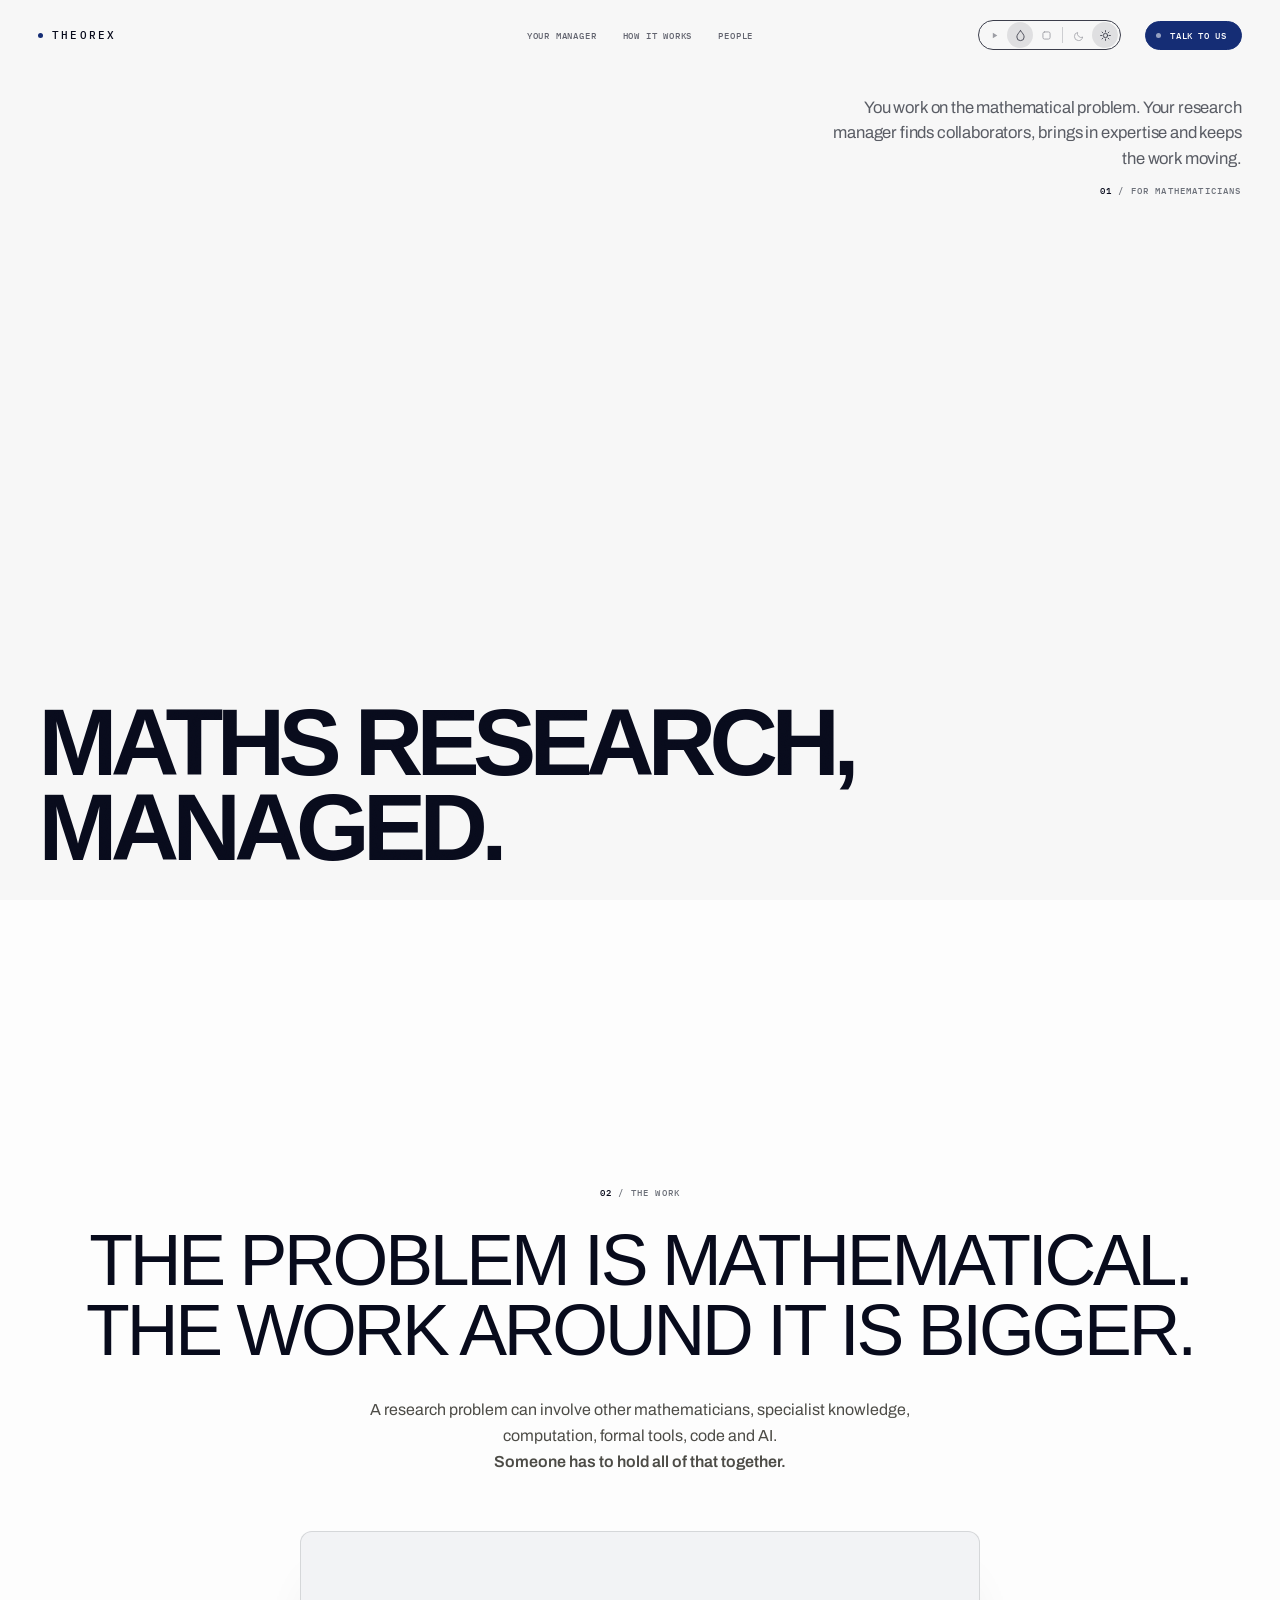
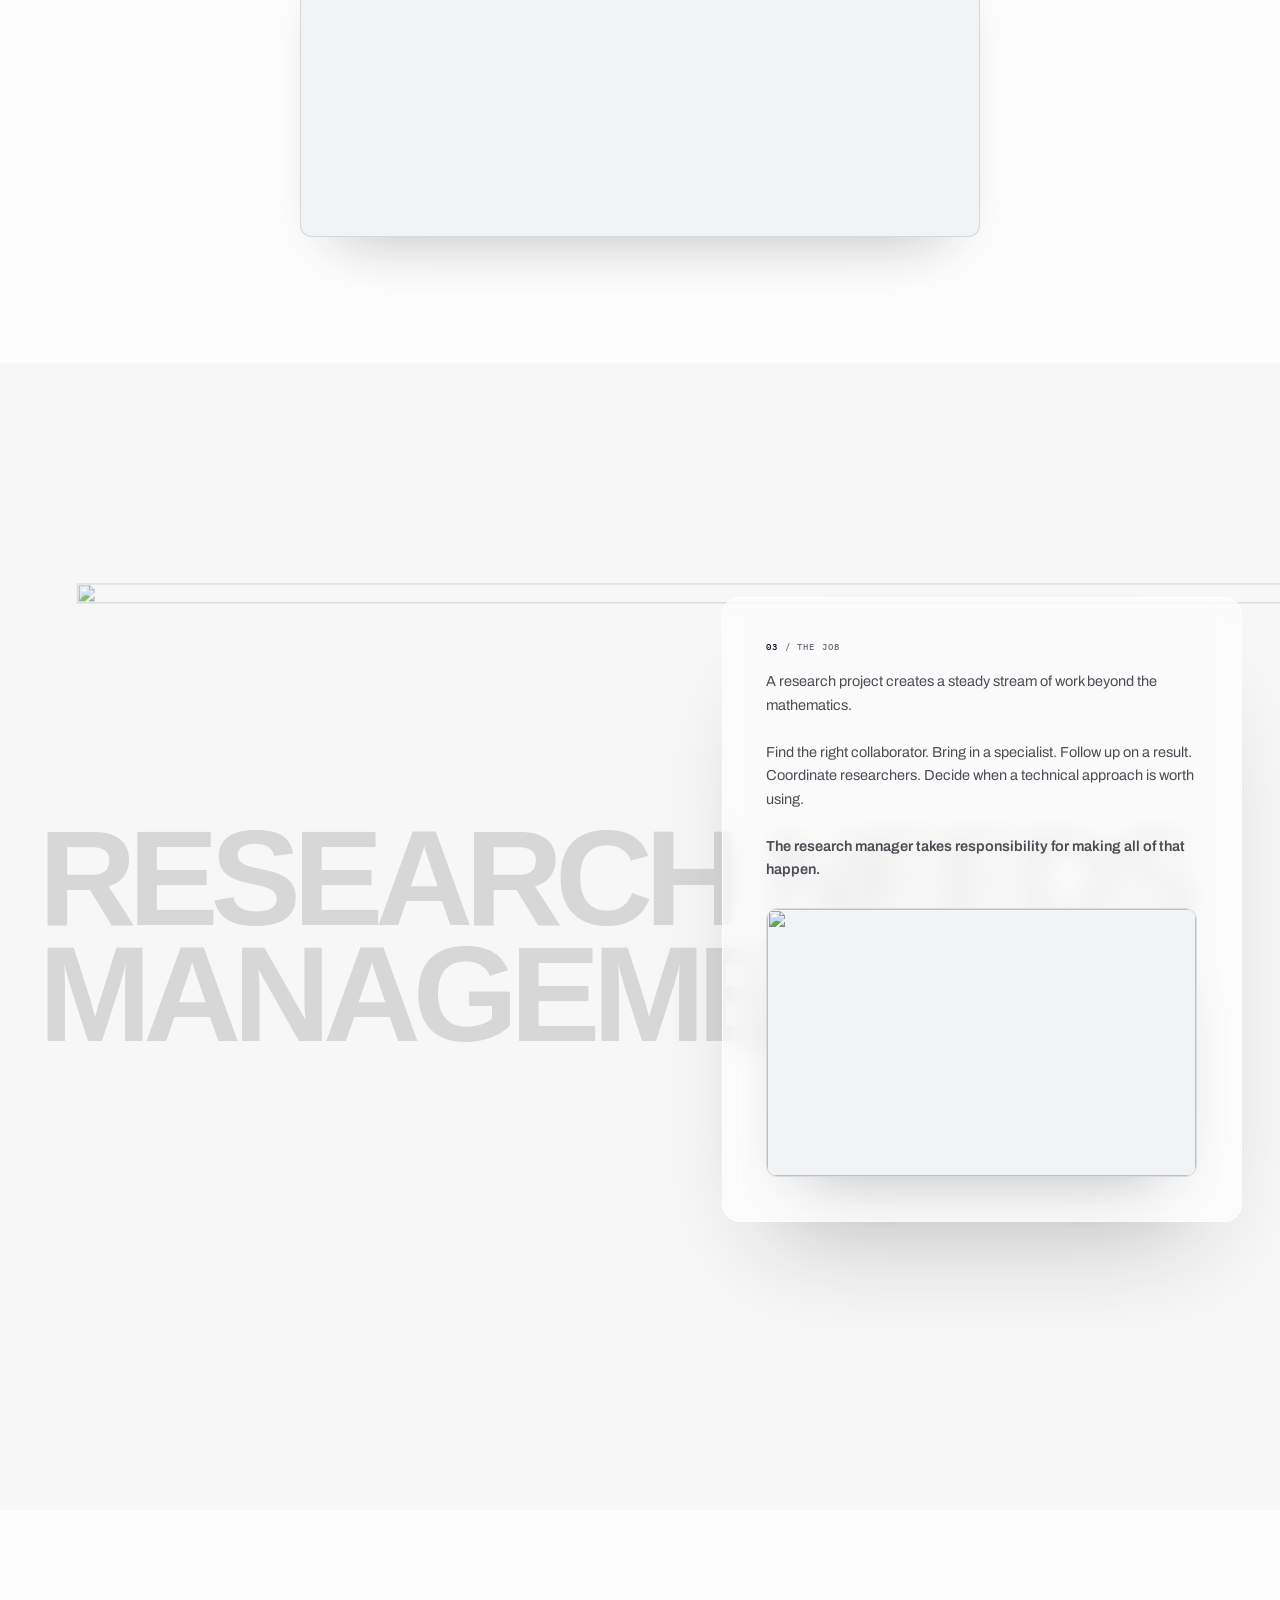
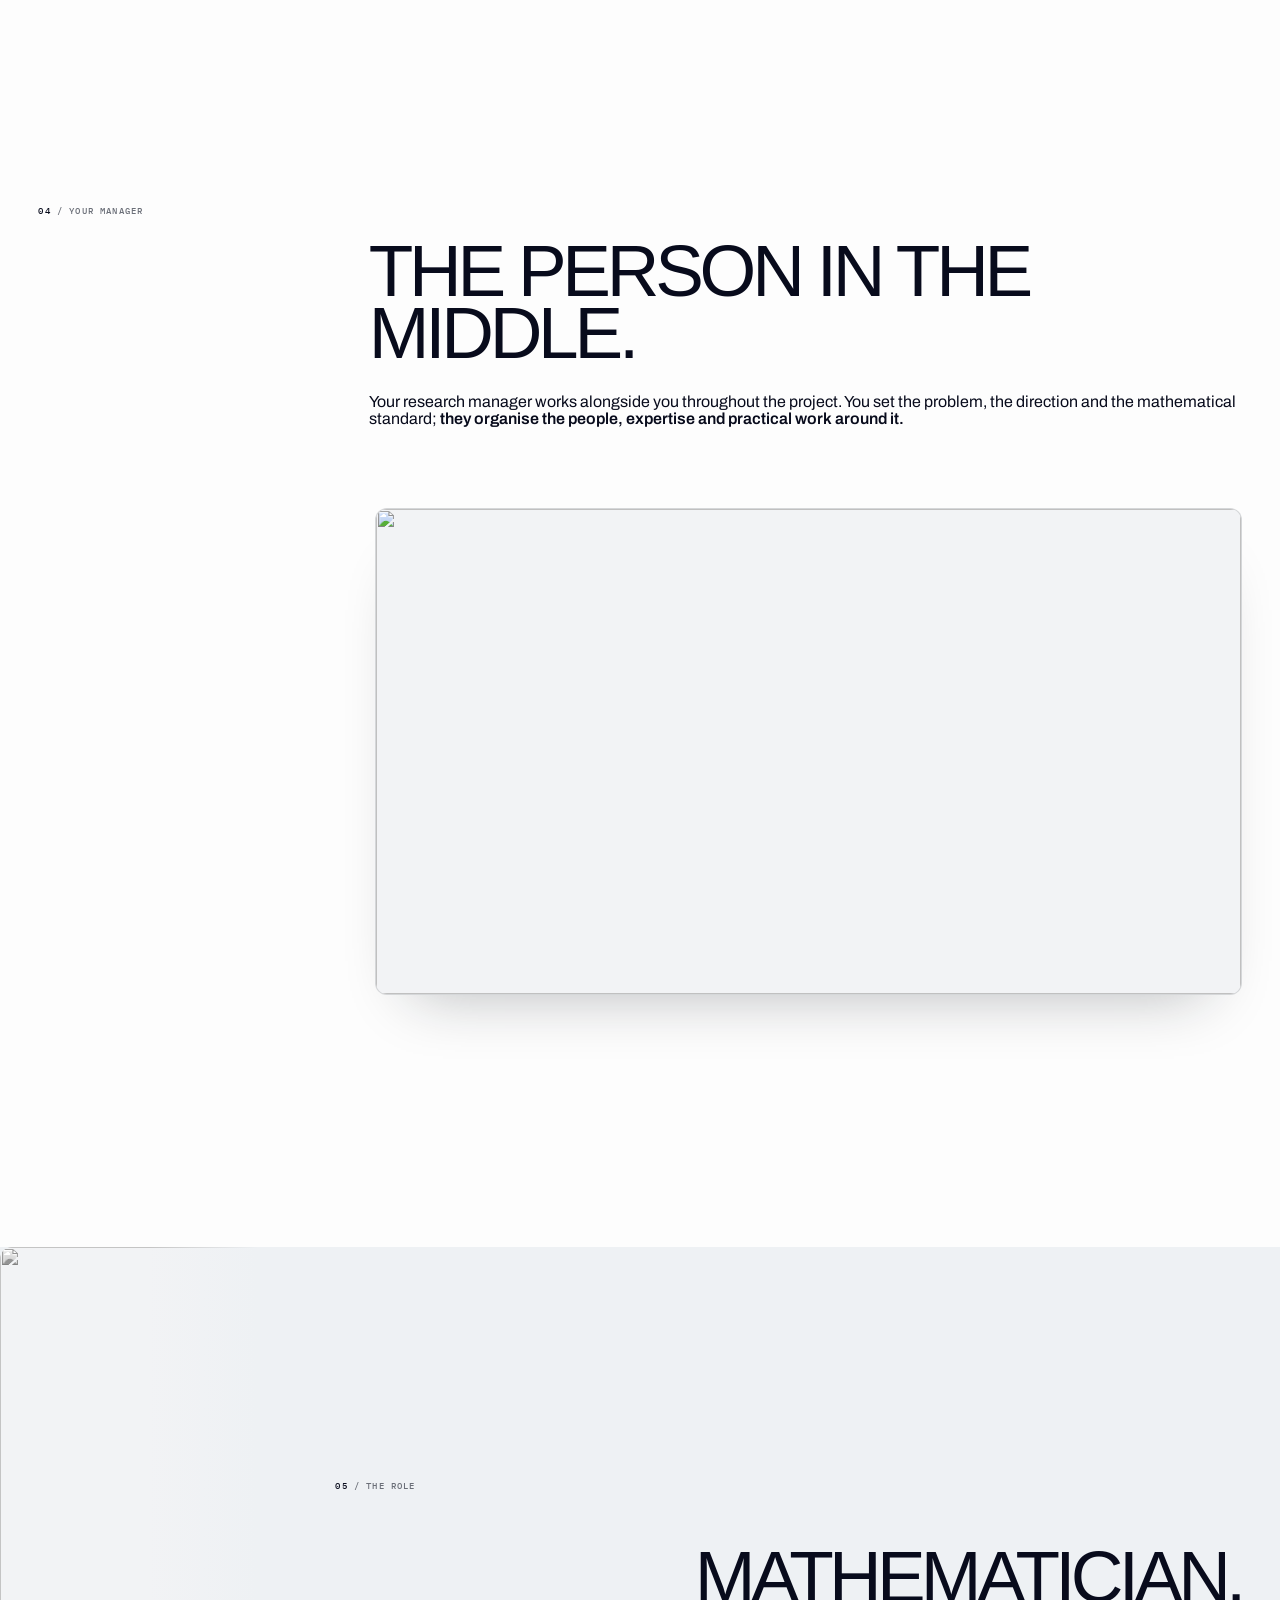
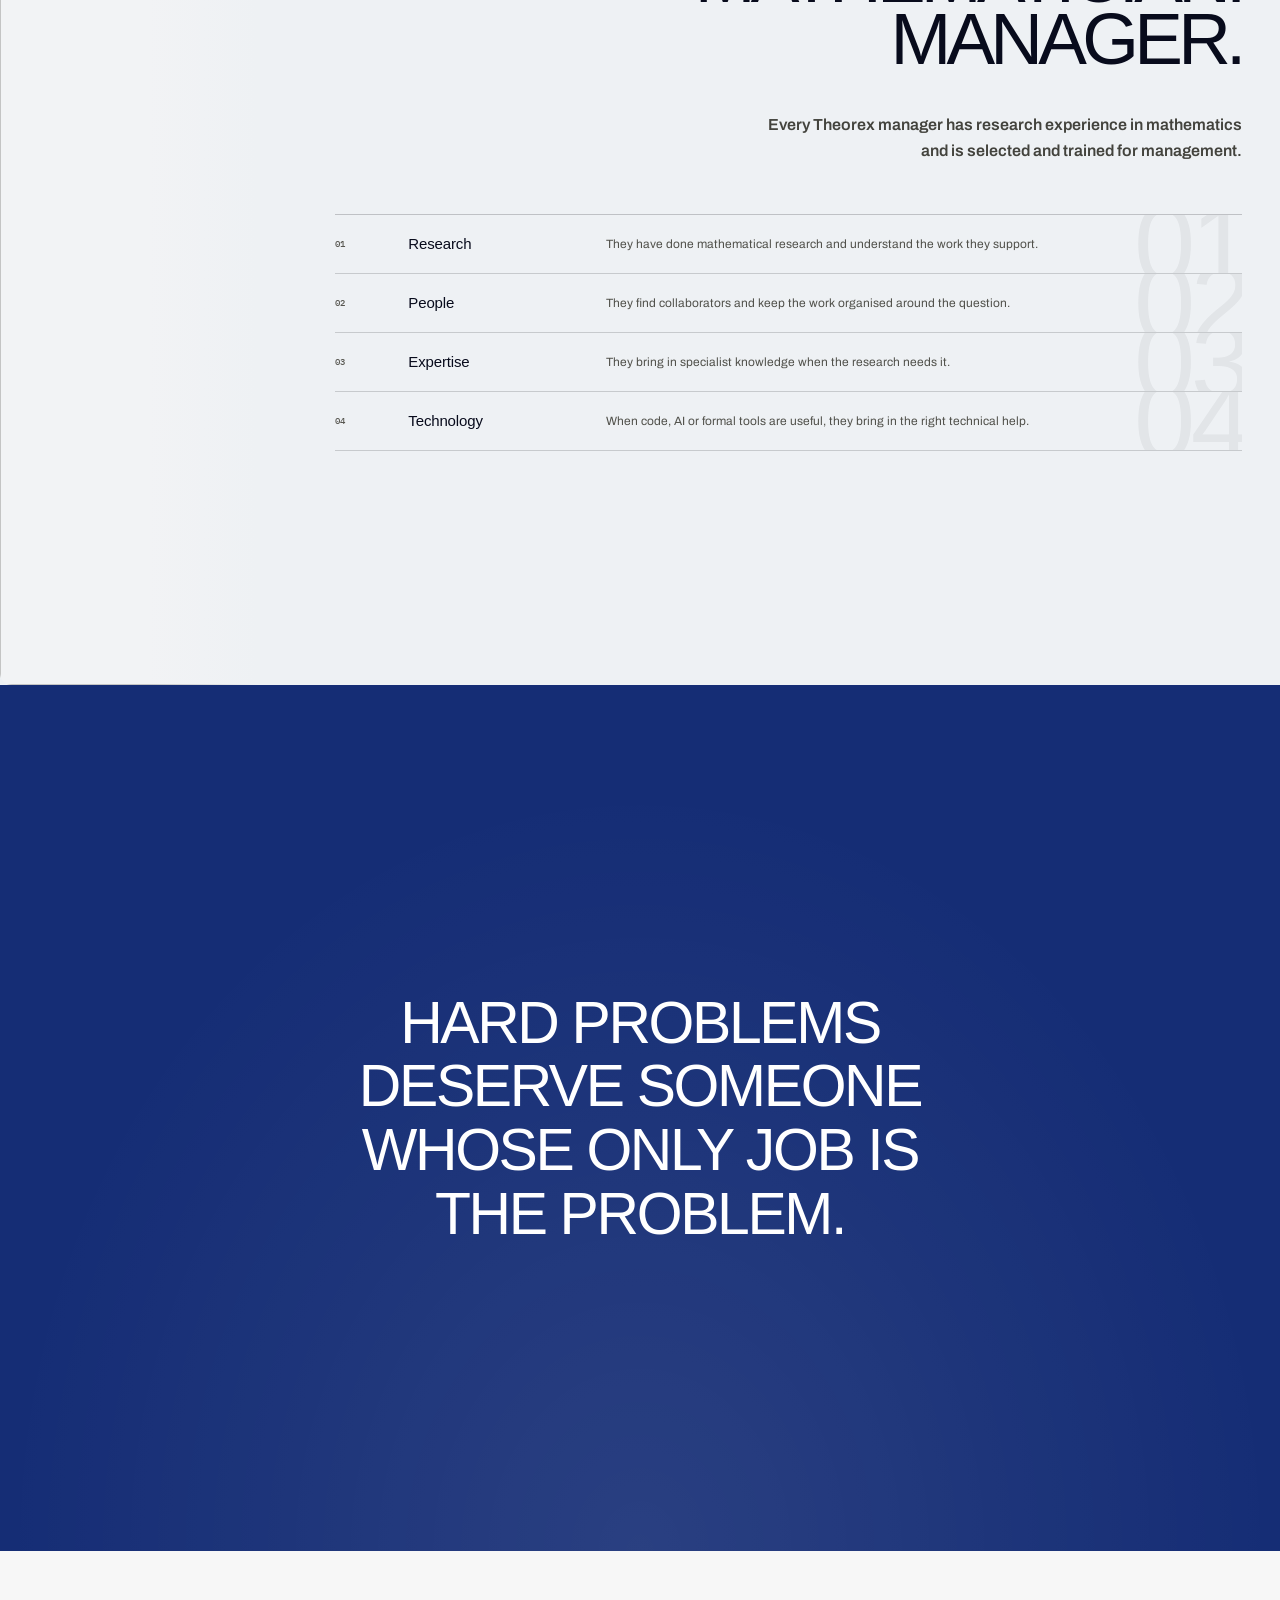
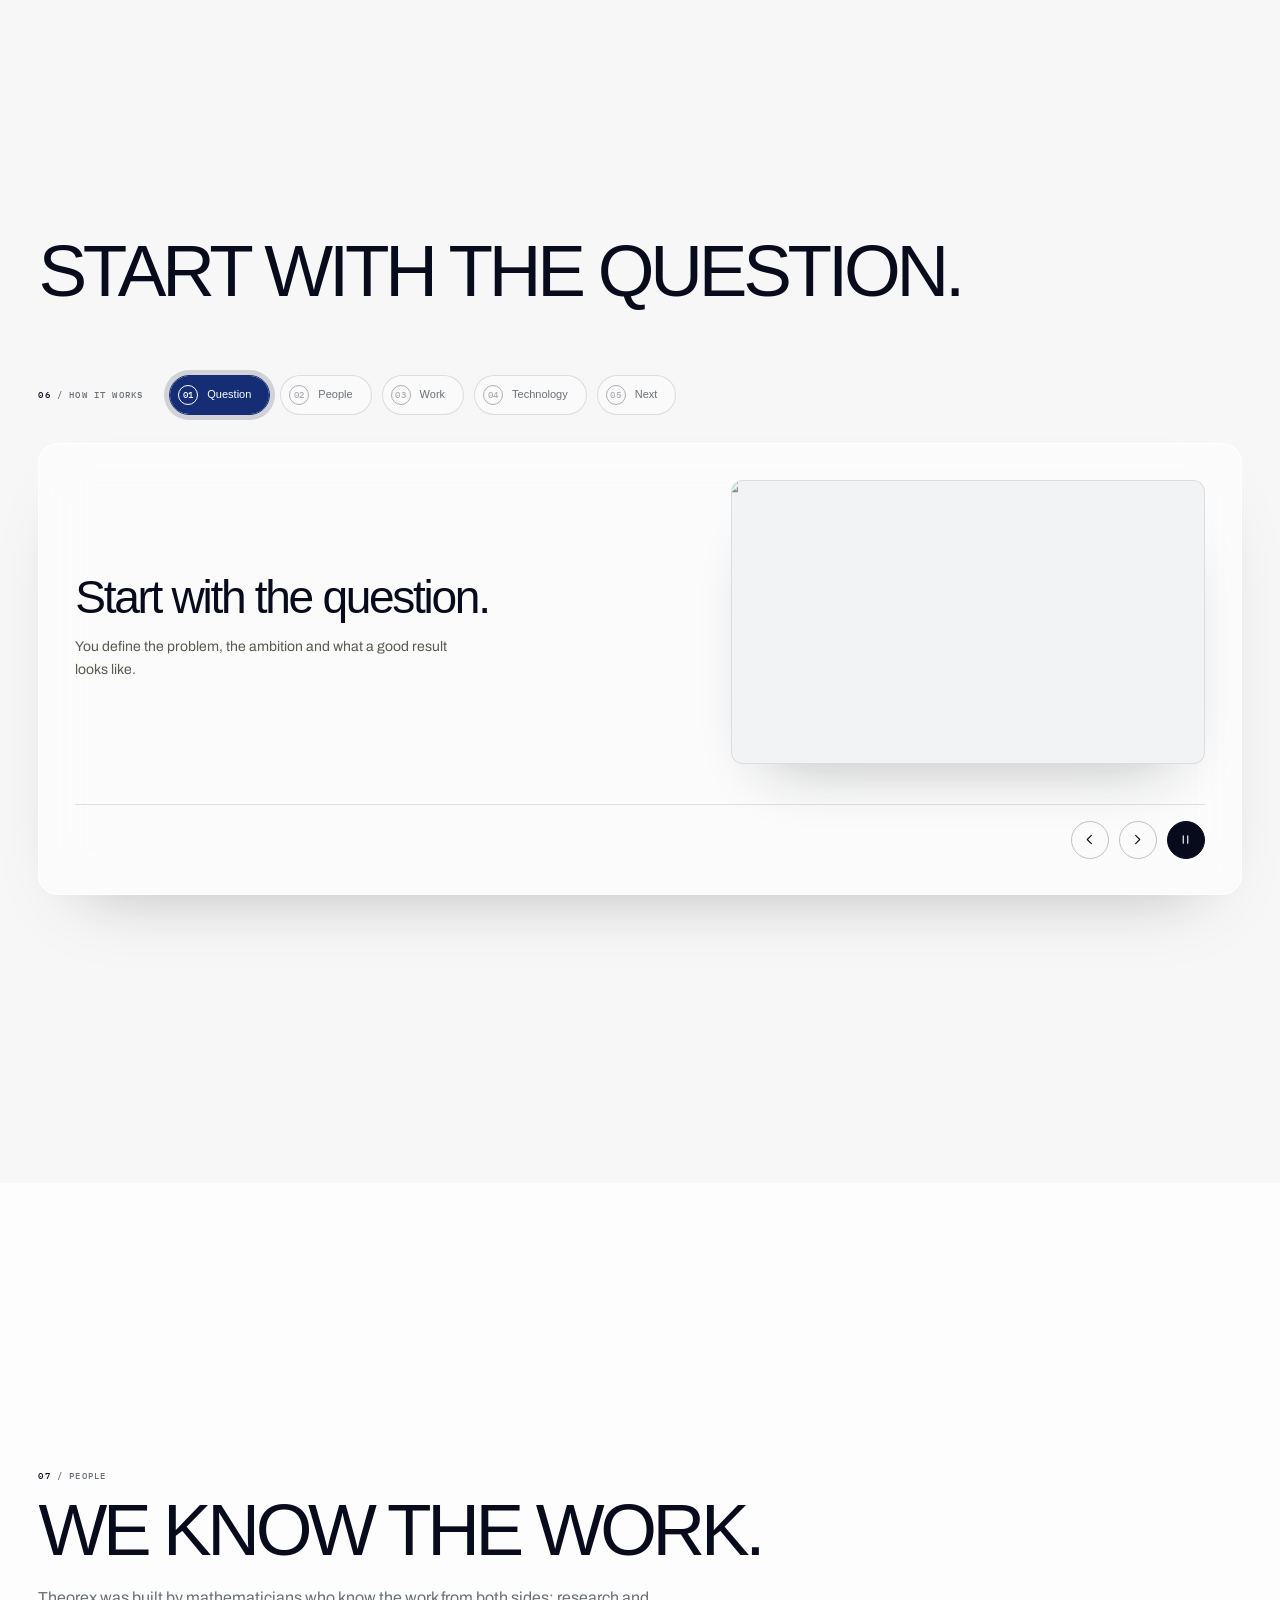
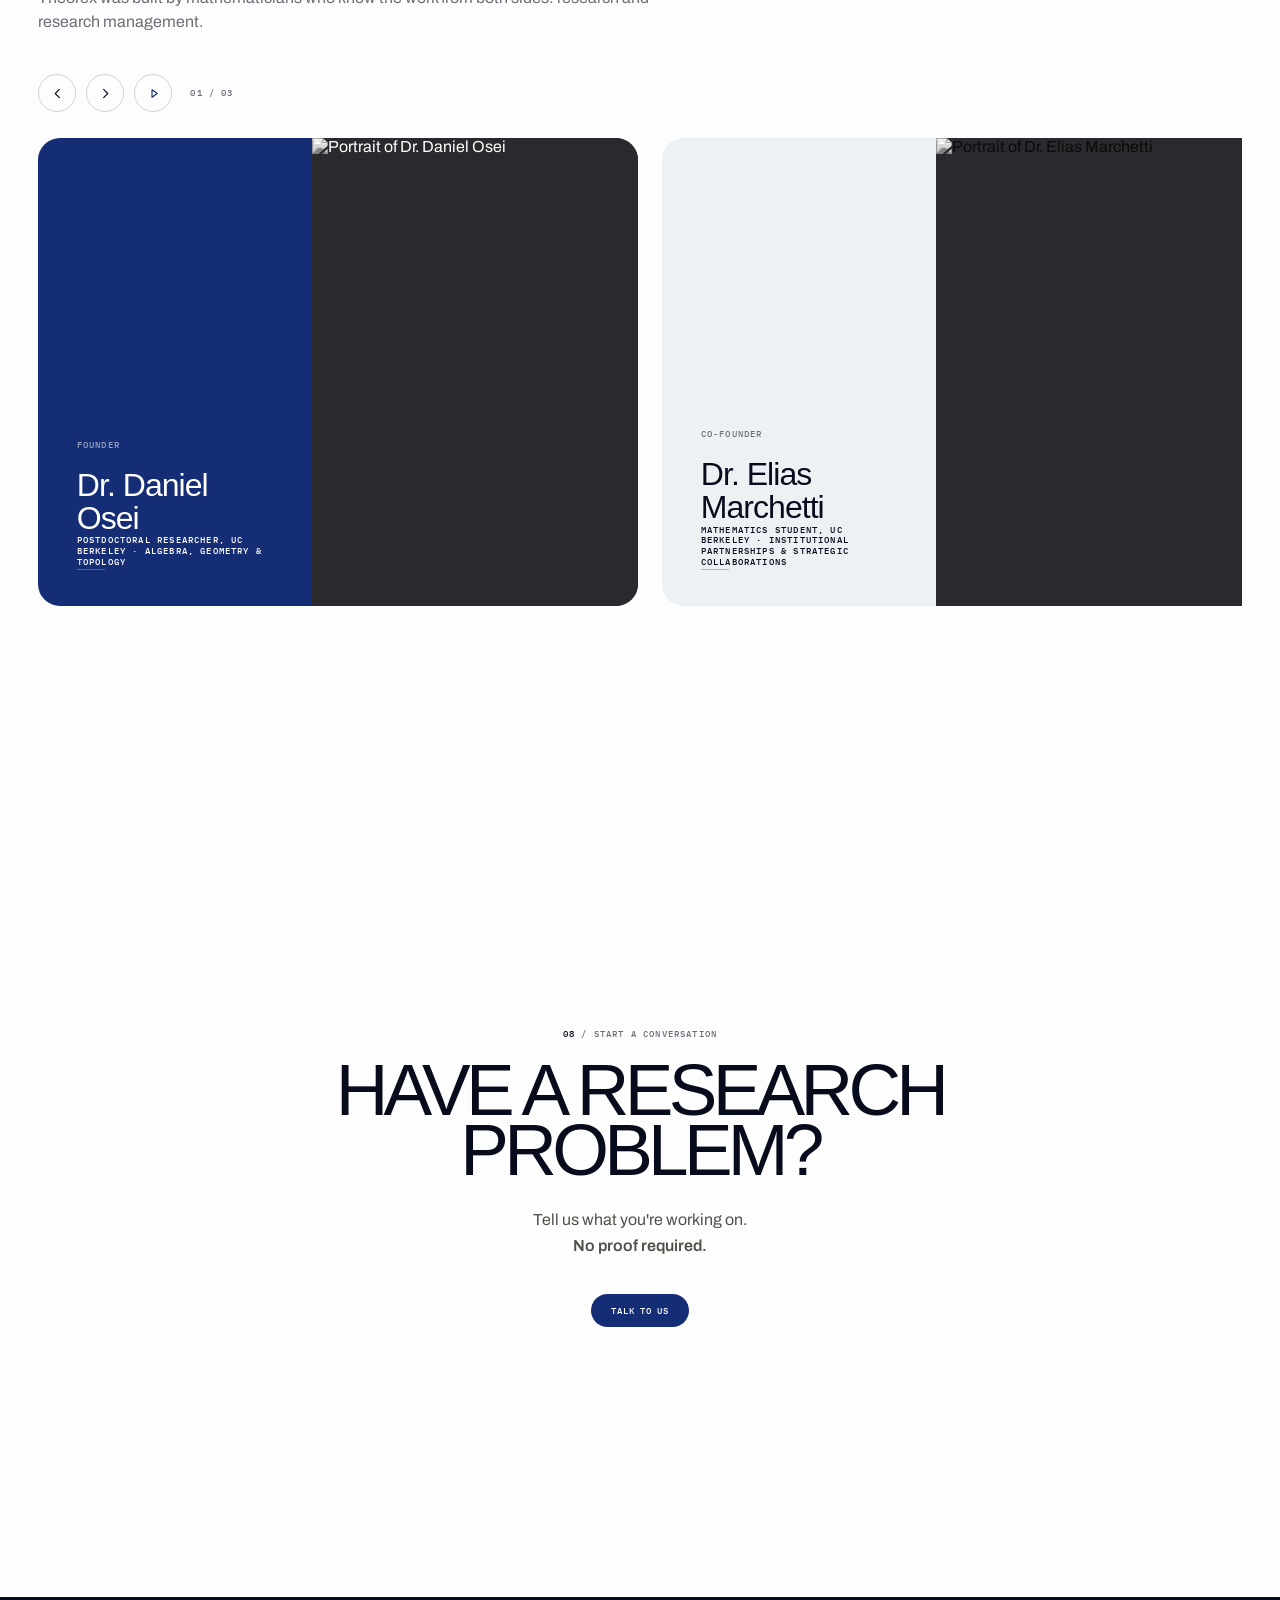
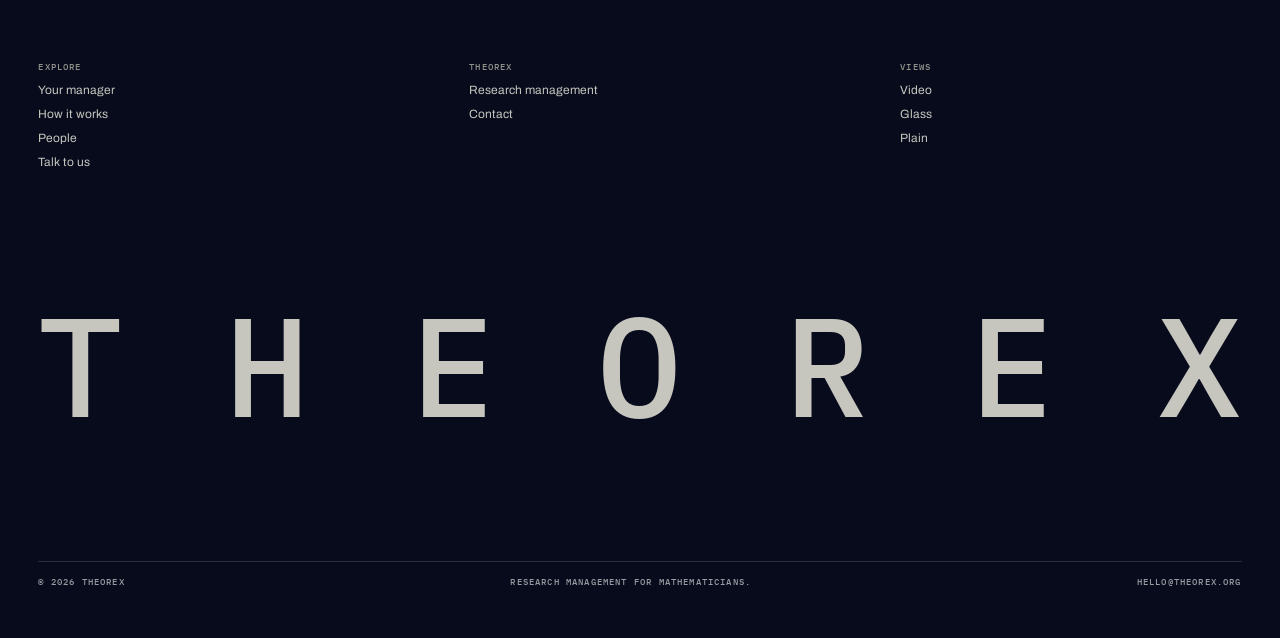
==== glass.html @ bb384b44 "Add files via upload" ====
<!DOCTYPE html>
<html lang="en">
 <head>
  <script>(function(){try{var d=document.documentElement,s=localStorage.getItem('theorex-theme');d.dataset.theme=s||(window.matchMedia&&window.matchMedia('(prefers-color-scheme: light)').matches?'light':'dark');}catch(e){document.documentElement.dataset.theme='dark';}})();</script>
  <meta charset="utf-8"/>
  <meta content="width=device-width,initial-scale=1" name="viewport"/>
  <title>
   Theorex &middot; Glass &middot; Research management for mathematicians
  </title>
  <meta content="Theorex provides dedicated research managers for mathematicians. They organise collaborators, specialist expertise and technical work around mathematical research." name="description"/>
  <link href="https://api.fontshare.com" rel="preconnect"/>
  <link href="https://fonts.googleapis.com" rel="preconnect"/>
  <link crossorigin="" href="https://fonts.gstatic.com" rel="preconnect"/>
  <link href="https://api.fontshare.com/v2/css?f[]=satoshi@500,600&amp;display=swap" rel="stylesheet"/>
  <link href="https://fonts.googleapis.com/css2?family=Archivo:wght@400;500;600&amp;family=IBM+Plex+Mono:wght@400;500&amp;display=swap" rel="stylesheet"/>
  <link href="data:image/svg+xml,%3Csvg xmlns='http://www.w3.org/2000/svg' viewBox='0 0 64 64'%3E%3Crect width='64' height='64' rx='14' fill='%2317171c'/%3E%3Ctext x='32' y='45' font-family='Arial,sans-serif' font-weight='700' font-size='34' fill='%23ffffff' text-anchor='middle'%3EM%3C/text%3E%3C/svg%3E" rel="icon"/>
  <svg aria-hidden="true" height="0" style="position:absolute;visibility:hidden" width="0">
   <defs>
    <filter color-interpolation-filters="sRGB" id="theorex-duotone">
     <fecolormatrix type="matrix" values=".32 .56 .12 0 0 .32 .56 .12 0 0 .32 .56 .12 0 0 0 0 0 1 0">
     </fecolormatrix>
    </filter>
   </defs>
  </svg>
  <link href="css/theorex-shared.css" rel="stylesheet"/>
  <link href="css/theorex-glass.css" rel="stylesheet"/>
 </head>
 <body>
  <header class="header" id="siteHeader">
   <div class="header-left">
    <a class="logo" href="index.html">
     <span class="logo-dot">
     </span>
     THEOREX
    </a>
   </div>
   <nav class="nav">
    <a href="#manager">
     Your manager
    </a>
    <a href="#programme">
     How it works
    </a>
    <a href="#people">
     People
    </a>
   </nav>
   <div class="controls-shell" aria-label="Site display controls">
    <div class="hero-style-toggle" role="navigation" aria-label="Hero style">
     <span class="control-indicator" aria-hidden="true"></span>
     <a class="control-option" href="index.html" aria-label="Video hero" aria-current="false">
      <svg viewBox="0 0 20 20" aria-hidden="true"><path d="M7.4 5.6v8.8l7-4.4-7-4.4Z"/></svg>
     </a>
     <a class="control-option active" href="glass.html" aria-label="Glass hero" aria-current="page">
      <svg viewBox="0 0 20 20" aria-hidden="true"><path d="M10 2.6c3 3.6 5.6 6.6 5.6 9.7A5.6 5.6 0 1 1 4.4 12.3C4.4 9.2 7 6.2 10 2.6Z"/></svg>
     </a>
     <a class="control-option" href="plain.html" aria-label="Plain hero" aria-current="false">
      <svg viewBox="0 0 20 20" aria-hidden="true"><rect x="4.5" y="4.5" width="11" height="11" rx="2.5"/></svg>
     </a>
    </div>
    <span class="controls-divider" aria-hidden="true"></span>
    <button class="theme-toggle" id="themeToggle" type="button" aria-pressed="false" aria-label="Switch to light mode">
     <span class="theme-track" aria-hidden="true">
      <span class="theme-indicator"></span>
      <span class="theme-icon moon"><svg viewBox="0 0 20 20" aria-hidden="true"><path d="M14.8 12.9A6.2 6.2 0 0 1 7.1 5.2 6.4 6.4 0 1 0 14.8 12.9Z"/></svg></span>
      <span class="theme-icon sun"><svg viewBox="0 0 20 20" aria-hidden="true"><circle cx="10" cy="10" r="3.3"/><path d="M10 2.5v2M10 15.5v2M17.5 10h-2M4.5 10h-2M15.3 4.7l-1.4 1.4M6.1 13.9l-1.4 1.4M15.3 15.3l-1.4-1.4M6.1 6.1 4.7 4.7"/></svg></span>
     </span>
    </button>
   </div>
   <a class="header-cta fill-hover" href="mailto:hello@theorex.org">
    <span class="cta-label">
     Talk to us
    </span>
   </a>
  </header>
  <main>
   <section class="hero bg-dark" data-section="FOR MATHEMATICIANS">
    <div aria-hidden="true" class="glass-field hero-glass-field">
     <div class="glass hero-text-glass" style="width:clamp(420px,36.4vw,672px);--x:calc(42% + 90px);--y:calc(69vh + 5px);--dx:18px;--dy:-14px;--r:3deg;--dr:-2deg;--speed:46s">
      <img alt="" decoding="async" loading="eager" src="theorexpics/glass/(5).webp"/>
     </div>
     <div class="glass hero-small-glass" style="width:clamp(63px,7.5vw,114px);--x:9%;--y:33.5vh;--dx:18px;--dy:-14px;--r:-4deg;--dr:-2deg;--speed:46s">
      <img alt="" decoding="async" loading="eager" src="theorexpics/glass/(3).webp"/>
     </div>
    </div>
    <div class="hero-top reveal">
     <p class="hero-sub">
      You work on the mathematical problem. Your research manager finds collaborators, brings in expertise and keeps the work moving.
     </p>
     <span class="hero-eyebrow mono">
      <strong>
       01
      </strong>
      / FOR MATHEMATICIANS
     </span>
    </div>
    <div class="hero-inner">
     <h1 class="reveal glass-title">
      <span>
       MATHS RESEARCH,
       <b class="hero-accent">
        MANAGED.
       </b>
      </span>
     </h1>
    </div>
   </section>
   <section class="shift bg-dark" data-section="THE WORK" id="model">
    <div aria-hidden="true" class="glass-field">
     <div class="glass" style="--x:calc(50% - 330px);--y:calc(31% - 50px);--dx:18px;--dy:-14px;--r:4deg;--dr:-2deg;--speed:46s">
      <img alt="" decoding="async" loading="lazy" src="theorexpics/glass/(11).webp"/>
     </div>
    </div>
    <div class="container shift-inner">
     <div class="eyebrow mono reveal">
      <strong>
       02
      </strong>
      / THE WORK
     </div>
     <h2 class="reveal">
      THE PROBLEM IS MATHEMATICAL. THE WORK AROUND IT IS BIGGER.
     </h2>
     <p class="shift-sub reveal">
      A research problem can involve other mathematicians, specialist knowledge, computation, formal tools, code and AI.
      <br/>
      <strong>
       Someone has to hold all of that together.
      </strong>
     </p>
     <div class="shift-media media-frame dark transparent reveal">
      <video data-src="theorexpics/theorex-research-model-expansion.mp4" loop="" muted="" playsinline="" poster="theorexpics/theorex-research-model-expansion-poster.webp" preload="none">
      </video>
     </div>
    </div>
   </section>
   <section class="thesis bg-dark" data-section="THE JOB">
    <img alt="" aria-hidden="true" class="thesis-glass" decoding="async" loading="lazy" src="theorexpics/glass/(7).webp"/>
    <div aria-hidden="true" class="thesis-ghost reveal">
     RESEARCH NEEDS MANAGEMENT
    </div>
    <div class="thesis-panel reveal">
     <div class="eyebrow mono">
      <strong>
       03
      </strong>
      / THE JOB
     </div>
     <p>
      A research project creates a steady stream of work beyond the mathematics.
      <br/>
      <br/>
      Find the right collaborator. Bring in a specialist. Follow up on a result. Coordinate researchers. Decide when a technical approach is worth using.
      <br/>
      <br/>
      <strong>
       The research manager takes responsibility for making all of that happen.
      </strong>
     </p>
     <div class="media-frame dark">
      <img alt="" decoding="async" loading="lazy" src="theorexpics/theorex-human-research-system.webp"/>
     </div>
    </div>
   </section>
   <section class="human" data-section="YOUR MANAGER" id="manager-overview">
    <div aria-hidden="true" class="glass-field">
     <div class="glass" style="width:clamp(180px,16vw,270px);--x:calc(10% - 15px);--y:calc(15% - 33px + 68px);--dx:18px;--dy:-14px;--r:-5deg;--dr:-2deg;--speed:46s">
      <img alt="" decoding="async" loading="lazy" src="theorexpics/glass/(9).webp"/>
     </div>
    </div>
    <div class="container">
     <div class="section-head reveal">
      <div class="eyebrow mono">
       <strong>
        04
       </strong>
       / YOUR MANAGER
      </div>
      <div>
       <h2>
        THE PERSON IN THE MIDDLE.
       </h2>
       <p class="manager-intro">
        Your research manager works alongside you throughout the project. You set the problem, the direction and the mathematical standard;
        <strong>
         they organise the people, expertise and practical work around it.
        </strong>
       </p>
      </div>
     </div>
     <div class="human-media media-frame reveal">
      <img alt="" decoding="async" loading="lazy" src="theorexpics/theorex-research-collaboration.webp"/>
     </div>
    </div>
   </section>
   <section class="role" data-section="THE ROLE" id="manager">
    <div aria-hidden="true" class="glass-field">
     <div class="glass glass-flip" style="width:clamp(273px,26vw,468px);--x:calc(21% + 360px);--y:calc(28% - 55px + 13vh);--dx:18px;--dy:-14px;--r:0deg;--dr:-2deg;--speed:46s">
      <img alt="" decoding="async" loading="lazy" src="theorexpics/glass/(6).webp"/>
     </div>
    </div>
    <div class="role-spine reveal-left">
     <div class="media-frame">
      <img alt="" decoding="async" loading="lazy" src="theorexpics/theorex-role-manager-spine.webp"/>
     </div>
    </div>
    <div class="role-body">
     <div class="eyebrow mono reveal">
      <strong>
       05
      </strong>
      / THE ROLE
     </div>
     <div class="role-heading-wrap reveal-right">
      <h2>
       MATHEMATICIAN. MANAGER.
      </h2>
     </div>
     <div class="role-copy reveal-right">
      <p>
       <strong>
        Every Theorex manager has research experience in mathematics and is selected and trained for management.
       </strong>
      </p>
     </div>
     <div class="role-list reveal">
      <div class="role-item">
       <span class="n">
        01
       </span>
       <strong>
        Research
       </strong>
       <span class="d">
        They have done mathematical research and understand the work they support.
       </span>
       <span aria-hidden="true" class="ghost">
        01
       </span>
      </div>
      <div class="role-item">
       <span class="n">
        02
       </span>
       <strong>
        People
       </strong>
       <span class="d">
        They find collaborators and keep the work organised around the question.
       </span>
       <span aria-hidden="true" class="ghost">
        02
       </span>
      </div>
      <div class="role-item">
       <span class="n">
        03
       </span>
       <strong>
        Expertise
       </strong>
       <span class="d">
        They bring in specialist knowledge when the research needs it.
       </span>
       <span aria-hidden="true" class="ghost">
        03
       </span>
      </div>
      <div class="role-item">
       <span class="n">
        04
       </span>
       <strong>
        Technology
       </strong>
       <span class="d">
        When code, AI or formal tools are useful, they bring in the right technical help.
       </span>
       <span aria-hidden="true" class="ghost">
        04
       </span>
      </div>
     </div>
    </div>
   </section>
   <section class="signal">
    <img alt="" aria-hidden="true" class="signal-glass" decoding="async" loading="lazy" src="theorexpics/glass/(7).webp"/>
    <div class="container signal-inner reveal">
     <h3>
      HARD PROBLEMS DESERVE SOMEONE WHOSE ONLY JOB IS THE PROBLEM.
     </h3>
    </div>
   </section>
   <section class="programme" data-section="HOW IT WORKS" id="programme">
    <div aria-hidden="true" class="glass-field">
     <div class="glass" style="width:clamp(293px,25.9vw,431px);--x:calc(29% - 40px);--y:calc(19% - 20px + 16vh - 40px);--dx:18px;--dy:-14px;--r:0deg;--dr:-2deg;--speed:46s">
      <img alt="" decoding="async" loading="lazy" src="theorexpics/glass/(10).webp"/>
     </div>
    </div>
    <div class="container">
     <div class="programme-intro reveal">
      <h2>
       START WITH THE QUESTION.
      </h2>
     </div>
     <div class="carousel reveal" data-carousel="">
      <div class="carousel-pillrow">
       <span class="eyebrow mono carousel-label">
        <strong>
         06
        </strong>
        / HOW IT WORKS
       </span>
       <div aria-label="How it works stages" class="carousel-pills" role="tablist">
        <button aria-selected="true" class="pill active" data-index="0" role="tab">
         <b>
          01
         </b>
         <span class="pill-label">
          Question
         </span>
        </button>
        <button aria-selected="false" class="pill" data-index="1" role="tab">
         <b>
          02
         </b>
         <span class="pill-label">
          People
         </span>
        </button>
        <button aria-selected="false" class="pill" data-index="2" role="tab">
         <b>
          03
         </b>
         <span class="pill-label">
          Work
         </span>
        </button>
        <button aria-selected="false" class="pill" data-index="3" role="tab">
         <b>
          04
         </b>
         <span class="pill-label">
          Technology
         </span>
        </button>
        <button aria-selected="false" class="pill" data-index="4" role="tab">
         <b>
          05
         </b>
         <span class="pill-label">
          Next
         </span>
        </button>
       </div>
      </div>
      <div class="carousel-card">
       <div class="carousel-slides">
        <article class="slide active" data-index="0">
         <div class="slide-copy">
          <h3>
           Start with the question.
          </h3>
          <p>
           You define the problem, the ambition and what a good result looks like.
          </p>
         </div>
         <div class="slide-visual media-frame">
          <img alt="" decoding="async" loading="lazy" src="theorexpics/theorex-programme-question.webp"/>
         </div>
        </article>
        <article class="slide" data-index="1">
         <div class="slide-copy">
          <h3>
           Find the right people.
          </h3>
          <p>
           The manager finds collaborators, specialist mentors and technical contributors when the research needs them.
          </p>
         </div>
         <div class="slide-visual media-frame">
          <img alt="" decoding="async" loading="lazy" src="theorexpics/theorex-programme-people.webp"/>
         </div>
        </article>
        <article class="slide" data-index="2">
         <div class="slide-copy">
          <h3>
           Keep the work moving.
          </h3>
          <p>
           They follow results, conversations and open questions, and make sure nothing important gets lost.
          </p>
         </div>
         <div class="slide-visual media-frame">
          <img alt="" decoding="async" loading="lazy" src="theorexpics/theorex-programme-work.webp"/>
         </div>
        </article>
        <article class="slide" data-index="3">
         <div class="slide-copy">
          <h3>
           Use technology when it helps.
          </h3>
          <p>
           When code, AI or formal tools are useful, the manager brings in the right technical help.
          </p>
         </div>
         <div class="slide-visual media-frame">
          <img alt="" decoding="async" loading="lazy" src="theorexpics/theorex-programme-tools.webp"/>
         </div>
        </article>
        <article class="slide" data-index="4">
         <div class="slide-copy">
          <h3>
           Bring it back to the question.
          </h3>
          <p>
           The manager brings results, decisions and next steps back to you.
          </p>
         </div>
         <div class="slide-visual media-frame">
          <img alt="" decoding="async" loading="lazy" src="theorexpics/theorex-programme-next.webp"/>
         </div>
        </article>
       </div>
       <div class="carousel-controls">
        <div class="carousel-buttons">
         <button aria-label="Previous stage" class="carousel-arrow" data-dir="-1">
          <svg aria-hidden="true" viewbox="0 0 20 20">
           <path d="M12.5 4.5 7 10l5.5 5.5">
           </path>
          </svg>
         </button>
         <button aria-label="Next stage" class="carousel-arrow" data-dir="1">
          <svg aria-hidden="true" viewbox="0 0 20 20">
           <path d="m7.5 4.5 5.5 5.5-5.5 5.5">
           </path>
          </svg>
         </button>
         <button aria-label="Pause automatic sequence" class="carousel-play" data-play="">
          <svg aria-hidden="true" class="icon-pause" viewbox="0 0 20 20">
           <path d="M7 5v10M13 5v10">
           </path>
          </svg>
          <svg aria-hidden="true" class="icon-play" viewbox="0 0 20 20">
           <path d="m8 5 7 5-7 5z">
           </path>
          </svg>
         </button>
        </div>
       </div>
      </div>
     </div>
    </div>
   </section>
   <section class="people bg-dark" data-section="PEOPLE" id="people">
    <div aria-hidden="true" class="glass-field">
     <div class="glass" style="width:clamp(216px,19.2vw,324px);--x:calc(18% + 25px);--y:calc(18% - 75px + 16vh);--dx:18px;--dy:-14px;--r:-4deg;--dr:-2deg;--speed:46s">
      <img alt="" decoding="async" loading="lazy" src="theorexpics/glass/(13).webp"/>
     </div>
    </div>
    <div class="container">
     <div class="people-head reveal">
      <div class="eyebrow mono">
       <strong>
        07
       </strong>
       / PEOPLE
      </div>
      <h2>
       WE KNOW THE WORK.
      </h2>
      <p>
       Theorex was built by mathematicians who know the work from both sides: research and research management.
      </p>
     </div>
     <div class="reveal" data-people-carousel="">
      <div class="people-controls">
       <button aria-label="Previous person" class="carousel-arrow" data-dir="-1">
        <svg aria-hidden="true" viewbox="0 0 20 20">
         <path d="M12.5 4.5 7 10l5.5 5.5">
         </path>
        </svg>
       </button>
       <button aria-label="Next person" class="carousel-arrow" data-dir="1">
        <svg aria-hidden="true" viewbox="0 0 20 20">
         <path d="m7.5 4.5 5.5 5.5-5.5 5.5">
         </path>
        </svg>
       </button>
       <button aria-label="Pause automatic sequence" class="carousel-play" data-play="">
        <svg aria-hidden="true" class="icon-pause" viewbox="0 0 20 20">
         <path d="M7 5v10M13 5v10">
         </path>
        </svg>
        <svg aria-hidden="true" class="icon-play" viewbox="0 0 20 20">
         <path d="m8 5 7 5-7 5z">
         </path>
        </svg>
       </button>
       <span class="mono people-index">
        01 / 03
       </span>
      </div>
      <div class="people-track-wrap">
       <div class="people-track">
        <article class="people-card" data-tone="accent">
         <div class="people-panel">
          <div class="people-role mono">
           Founder
          </div>
          <div class="people-name">
           Dr. Daniel
           <br/>
           Osei
          </div>
          <p class="people-detail mono">
           Postdoctoral researcher, UC Berkeley &middot; Algebra, geometry &amp; topology
          </p>
         </div>
         <div class="people-photo">
          <img alt="Portrait of Dr. Daniel Osei" decoding="async" loading="lazy" src="theorexpics/daniel-osei-portrait.webp"/>
          <img alt="" aria-hidden="true" class="people-color" decoding="async" loading="lazy" src="theorexpics/daniel-osei-portrait.webp"/>
         </div>
        </article>
        <article class="people-card" data-tone="sage">
         <div class="people-panel">
          <div class="people-role mono">
           Co-founder
          </div>
          <div class="people-name">
           Dr. Elias
           <br/>
           Marchetti
          </div>
          <p class="people-detail mono">
           Mathematics student, UC Berkeley &middot; Institutional partnerships &amp; strategic collaborations
          </p>
         </div>
         <div class="people-photo">
          <img alt="Portrait of Dr. Elias Marchetti" decoding="async" loading="lazy" src="theorexpics/elias-marchetti-portrait.webp"/>
          <img alt="" aria-hidden="true" class="people-color" decoding="async" loading="lazy" src="theorexpics/elias-marchetti-portrait.webp"/>
         </div>
        </article>
        <article class="people-card" data-tone="paper">
         <div class="people-panel">
          <div class="people-role mono">
           Research Manager
          </div>
          <div class="people-name">
           Priya
           <br/>
           Anand
          </div>
          <p class="people-detail mono">
           MSc in Mathematics &middot; 10 research projects, about 30 researchers
          </p>
         </div>
         <div class="people-photo">
          <img alt="Portrait of Priya Anand" decoding="async" loading="lazy" src="theorexpics/priya-anand-portrait.webp"/>
          <img alt="" aria-hidden="true" class="people-color" decoding="async" loading="lazy" src="theorexpics/priya-anand-portrait.webp"/>
         </div>
        </article>
       </div>
      </div>
     </div>
    </div>
   </section>
   <section class="start" data-section="START A CONVERSATION" id="start">
    <div aria-hidden="true" class="glass-field">
     <div class="glass" style="--x:calc(8% + 145px);--y:calc(50% - 100px);--dx:18px;--dy:-14px;--r:6deg;--dr:-2deg;--speed:46s">
      <img alt="" decoding="async" loading="lazy" src="theorexpics/glass/(15).webp"/>
     </div>
    </div>
    <div class="container start-center reveal">
     <div class="eyebrow mono">
      <strong>
       08
      </strong>
      / START A CONVERSATION
     </div>
     <h2>
      HAVE A RESEARCH PROBLEM?
     </h2>
     <p class="start-sub">
      Tell us what you're working on.
      <br/>
      <strong>
       No proof required.
      </strong>
     </p>
     <div class="start-actions">
      <form class="pill-contact" id="contactForm">
       <span>
        Talk to us
       </span>
       <span class="pill-contact-reveal">
        <input aria-label="Email address" class="pill-contact-input" name="email" placeholder="you@example.com" required="" type="email"/>
        <button aria-label="Send" class="pill-contact-submit" type="submit">
         <svg aria-hidden="true" viewbox="0 0 20 20">
          <path d="M4 10h11M10.5 5.5 15 10l-4.5 4.5">
          </path>
         </svg>
        </button>
       </span>
      </form>
     </div>
    </div>
   </section>
  </main>
  <footer>
   <div class="footer-grid">
    <div class="footer-col">
     <span class="label mono">
      EXPLORE
     </span>
     <a href="#manager">
      Your manager
     </a>
     <a href="#programme">
      How it works
     </a>
     <a href="#people">
      People
     </a>
     <a href="#start">
      Talk to us
     </a>
    </div>
    <div class="footer-col">
     <span class="label mono">
      THEOREX
     </span>
     <a href="#programme">
      Research management
     </a>
     <a href="mailto:hello@theorex.org">
      Contact
     </a>
    </div>
    <div class="footer-col footer-version-col">
     <span class="label mono">
      VIEWS
     </span>
     <a href="index.html">
      Video
     </a>
     <a href="glass.html">
      Glass
     </a>
     <a href="plain.html">
      Plain
     </a>
    </div>
   </div>
   <div aria-hidden="true" class="footer-mark">
    <span>
     T
    </span>
    <span>
     H
    </span>
    <span>
     E
    </span>
    <span>
     O
    </span>
    <span>
     R
    </span>
    <span>
     E
    </span>
    <span>
     X
    </span>
   </div>
   <div class="footer-bottom mono">
    <span>
     &copy; 2026 Theorex
    </span>
    <span>
     Research management for mathematicians.
    </span>
    <span>
     hello@theorex.org
    </span>
   </div>
  </footer>
  <script src="js/theorex-shared.js">
  </script>
  <script src="js/theorex-glass.js">
  </script>
 </body>
</html>
---- css/theorex-shared.css ----
:root{--ink:#17171c;--paper:#f5f2e9;--paper2:#ebe8de;--white:#f8f7f2;--sage:#cbd0bb;--lime:#dcff43;--accent-blue:#152d75;--muted:#77766f;--line:rgba(23,23,28,.15);--darkline:rgba(248,247,242,.18);--display:"Satoshi",Arial,sans-serif;--body:"Archivo",Arial,sans-serif;--mono:"IBM Plex Mono",monospace;--ease:cubic-bezier(.16,1,.3,1);--gutter:clamp(22px,3vw,48px);--max:1500px}
*{box-sizing:border-box}
/* shared left-to-right lime fill on hover - used by the nav CTA */.fill-hover{position:relative;overflow:hidden}.fill-hover:after{content:"";position:absolute;inset:0;background:var(--lime);transform:scaleX(0);transform-origin:left;z-index:0;transition:transform .4s var(--ease)}.fill-hover:hover:after{transform:scaleX(1)}
html{scroll-behavior:smooth}body{margin:0;background:var(--paper);color:var(--ink);font-family:var(--body);overflow-x:hidden}body:after{content:"";position:fixed;inset:0;z-index:39;pointer-events:none;opacity:.035;mix-blend-mode:overlay;background-image:url("data:image/svg+xml,%3Csvg xmlns='http://www.w3.org/2000/svg' width='120' height='120'%3E%3Cfilter id='n'%3E%3CfeTurbulence type='fractalNoise' baseFrequency='0.9' numOctaves='2' stitchTiles='stitch'/%3E%3C/filter%3E%3Crect width='100%25' height='100%25' filter='url(%23n)'/%3E%3C/svg%3E")}a{color:inherit;text-decoration:none}button{font:inherit;color:inherit}h1,h2,h3,p{margin:0}h1,h2,h3{font-family:var(--display);font-weight:500;font-style:normal}h1 em,h2 em,h3 em{font-style:normal}p strong{font-weight:600}.container{width:min(calc(100% - var(--gutter)*2),var(--max));margin:auto}.mono{font:500 9px/1.2 var(--mono);letter-spacing:.13em;text-transform:uppercase}.eyebrow{color:var(--muted)}.eyebrow strong{color:var(--ink);font-weight:500}.dark .eyebrow strong,.bg-dark .eyebrow strong{color:var(--white)}.bg-dark .eyebrow{color:#92928b}::selection{background:var(--lime);color:var(--ink)}
/* header */.header{position:fixed;z-index:40;top:20px;left:var(--gutter);right:var(--gutter);display:flex;justify-content:space-between;align-items:center;color:var(--ink);pointer-events:none;opacity:0;transform:translateY(-10px);transition:opacity .7s var(--ease),transform .7s var(--ease),color .5s var(--ease)}.header.in{opacity:1;transform:none}.header>*{pointer-events:auto}.header.on-dark{color:#fff}.logo{display:flex;align-items:center;gap:9px;font:500 11px/1 var(--mono);letter-spacing:.2em;transform-origin:left center}.header-left{display:flex;align-items:center;gap:16px}.nav{position:absolute;left:50%;transform:translateX(-50%)}
.logo-dot{width:5px;height:5px;border-radius:50%;background:currentColor;opacity:.3;transition:background .5s var(--ease),box-shadow .5s var(--ease),opacity .5s var(--ease),transform .5s var(--ease)}.header.on-dark .logo-dot{background:var(--lime);opacity:1;box-shadow:0 0 10px rgba(220,255,67,.75);transform:scale(1.3)}.nav{display:flex;gap:26px;font:500 9px/1 var(--mono);letter-spacing:.09em;text-transform:uppercase}.nav a{position:relative;isolation:isolate;opacity:.62;padding:7px 10px;margin:-7px -10px;transition:opacity .25s var(--ease)}.nav a:after{content:"";position:absolute;inset:0;border-radius:999px;background:var(--lime);opacity:0;transform:scale(.72);transition:opacity .3s var(--ease),transform .4s var(--ease);z-index:-1}.nav a:hover{opacity:1}.nav a:hover:after{opacity:.14;transform:scale(1)}.header.on-dark .nav a:after{background:#fff}.header-cta{border:1px solid currentColor;opacity:.9;border-radius:999px;padding:9px 14px 9px 24px;font:500 9px/1 var(--mono);letter-spacing:.07em;text-transform:uppercase;transition:border-color .5s var(--ease),color .3s var(--ease)}.header-cta:before{content:"";position:absolute;left:10px;top:50%;width:5px;height:5px;margin-top:-2.5px;border-radius:50%;background:currentColor;opacity:.4;z-index:2;transition:background .5s var(--ease),box-shadow .5s var(--ease),opacity .5s var(--ease)}.header-cta:hover{color:var(--ink);border-color:var(--lime)}.cta-label{position:relative;z-index:2}.header.on-dark .header-cta{border-color:rgba(220,255,67,.6)}.header.on-dark .header-cta:before{background:var(--lime);opacity:1;box-shadow:0 0 8px rgba(220,255,67,.75)}.header.on-dark .header-cta:hover{box-shadow:0 0 18px rgba(220,255,67,.35)}
/* shared */.section-head{display:grid;grid-template-columns:minmax(170px,.45fr) minmax(0,1.55fr);gap:6vw}.section-head h2{margin-top:42px;font-size:clamp(35px,5.7vw,89px);line-height:.86;letter-spacing:-.058em;max-width:1050px}.section-head .eyebrow{padding-top:8px}.reveal{opacity:0;transform:translateY(22px);transition:opacity .8s var(--ease),transform .9s var(--ease)}.reveal.in{opacity:1;transform:none}.reveal-left{opacity:0;transform:translateX(-26px);transition:opacity .8s var(--ease),transform .9s var(--ease)}.reveal-left.in{opacity:1;transform:none}.reveal-right{opacity:0;transform:translateX(26px);transition:opacity .8s var(--ease),transform .9s var(--ease)}.reveal-right.in{opacity:1;transform:none}

/* media */.media-frame{position:relative;overflow:hidden;background:var(--paper2);border:1px solid var(--line);border-radius:12px;box-shadow:0 34px 60px -38px rgba(20,24,31,.32)}.media-frame.dark{background:#1c1c21;color:var(--white);border-color:var(--darkline);box-shadow:0 34px 60px -38px rgba(0,0,0,.55)}.role-spine .media-frame{box-shadow:none}.media-frame img,.media-frame video{width:100%;height:100%;object-fit:cover;display:block}.media-frame.transparent img,.media-frame.transparent video{object-fit:contain}
/* final frontend pass - restrained motion and clearer controls */
.carousel-arrow svg,.carousel-play svg,.pill-contact-submit svg{width:15px;height:15px;display:block;fill:none;stroke:currentColor;stroke-width:1.5;stroke-linecap:round;stroke-linejoin:round}.carousel-play .icon-play{display:none}.carousel-play.is-paused .icon-pause{display:none}.carousel-play.is-paused .icon-play{display:block}
.pill{transform:translateY(0);transition:border-color .35s var(--ease),color .3s var(--ease),box-shadow .35s var(--ease),transform .35s var(--ease)}.pill:hover{transform:translateY(-2px)}
.slide.active .slide-copy h3{animation:copySettle .7s var(--ease) both}@keyframes copySettle{from{opacity:0;transform:translateY(8px)}to{opacity:1;transform:none}}
.people-card{transition:transform .55s var(--ease),box-shadow .55s var(--ease)}.people-card:hover{transform:translateY(-4px);box-shadow:0 28px 60px -42px rgba(0,0,0,.55)}
.people-panel{position:relative}.people-panel:after{content:"";position:absolute;left:clamp(26px,3vw,44px);bottom:clamp(24px,2.8vw,40px);width:28px;height:1px;background:currentColor;opacity:.25;transform-origin:left;transition:transform .5s var(--ease),opacity .5s var(--ease)}.people-card:hover .people-panel:after{transform:scaleX(1.8);opacity:.55}


/* hero */.hero{min-height:100svh;background:var(--ink);color:var(--white);display:flex;align-items:flex-end;position:relative;z-index:2}.hero-top{position:absolute;top:calc(clamp(88px,12.5vh,132px) - 18px);right:var(--gutter);display:flex;flex-direction:column;align-items:flex-end;gap:14px;text-align:right}.hero-eyebrow{color:#8d8d86;white-space:nowrap}.hero-eyebrow strong{color:#c8c8c1;font-weight:500}.hero-sub{max-width:420px;text-align:right;color:#c9c9c2;font-size:clamp(15px,1.3vw,18px);line-height:1.55;font-family:var(--body);letter-spacing:-.01em}.hero-inner{width:min(calc(100% - var(--gutter)*2),var(--max));margin:0 auto;padding-bottom:80px;transform:translateY(50px)}.hero h1{font-size:clamp(59px,7.4vw,129px);line-height:.9;letter-spacing:-.07em;max-width:1378px;font-weight:700}.hero h1 span{display:block}.hero-accent{color:var(--lime);font-weight:700}.hero h1.reveal{opacity:1;transform:none}
/* shift - everything centered on a single axis: eyebrow, headline, sub-copy, then a contained media frame beneath */.shift{position:relative;padding:32vh 0 14vh;background:var(--ink);color:var(--white)}.shift-inner{display:flex;flex-direction:column;align-items:center;text-align:center}.shift h2{margin-top:26px;font-size:clamp(36px,5.6vw,88px);line-height:.98;letter-spacing:-.045em;max-width:1300px}.shift-sub{margin-top:32px;max-width:620px;color:#c9c9c2;font-size:16px;line-height:1.62}.shift-media{margin-top:56px;width:100%;max-width:680px;aspect-ratio:20/9}.shift-media img,.shift-media video{object-fit:cover!important;opacity:1!important}
/* dark statement - ghost headline runs full-bleed behind a frosted panel that overlaps it */.thesis{position:relative;min-height:100vh;background:var(--ink);color:var(--white);overflow:hidden;display:flex;align-items:center;padding:16vh var(--gutter) 32vh}.thesis-ghost{position:absolute;inset:0;display:flex;align-items:center;margin:0;padding:0 var(--gutter);pointer-events:none;font-family:var(--display);font-weight:600;font-size:clamp(64px,10.6vw,186px);line-height:.86;letter-spacing:-.06em;color:rgba(255,255,255,.5)}.thesis-panel{position:relative;z-index:2;margin-left:auto;margin-top:10vh;width:min(94%,520px);background:rgba(23,23,28,.32);backdrop-filter:blur(14px) saturate(150%);-webkit-backdrop-filter:blur(14px) saturate(150%);border:1px solid rgba(255,255,255,.16);border-radius:18px;padding:clamp(28px,3.4vw,44px);box-shadow:0 60px 100px -50px rgba(0,0,0,.65)}.thesis-panel .eyebrow{color:#92928b}.thesis-panel p{margin-top:18px;color:#c9c9c2;font-size:14.5px;line-height:1.62}.thesis-panel .media-frame{margin-top:26px;aspect-ratio:16/10;border-color:rgba(255,255,255,.14)}
/* human */.human{position:relative;padding:32vh 0 28vh}.manager-intro{margin-top:28px}.human-media{width:72%;margin:9vh 0 0 auto;aspect-ratio:16/9}
/* mosaic - flat color tiles with just a mark, no copy: pure visual punctuation between the bigger sections */
/* role - portrait runs as a full-height spine at the left edge, headline anchors bottom-right (mirrors the hero), ghost numerals carry the list rhythm */.role{background:var(--sage);position:relative;overflow:hidden}.role-spine{position:absolute;top:0;bottom:0;left:0;width:clamp(190px,21vw,320px)}.role-spine .media-frame{width:100%;height:100%;border:0}.role-spine img{filter:grayscale(1) contrast(1.06)}.role-spine:after{content:"";position:absolute;inset:0;background:linear-gradient(90deg,transparent 55%,var(--sage) 96%);pointer-events:none}.role-body{margin-left:clamp(190px,21vw,320px);padding:26vh var(--gutter) 26vh clamp(44px,5.2vw,84px)}.role-heading-wrap{display:flex;justify-content:flex-end;margin:54px 0 42px}.role-heading-wrap h2{text-align:right;font-size:clamp(35px,5.7vw,89px);line-height:.85;letter-spacing:-.065em}.role-copy>p{max-width:500px;margin-left:auto;font-size:16px;line-height:1.62;color:#515149;text-align:right}.role-list{margin-top:50px;border-top:1px solid rgba(23,23,28,.22)}.role-item{position:relative;overflow:hidden;display:grid;grid-template-columns:55px 180px 1fr;gap:18px;padding:20px 0;border-bottom:1px solid rgba(23,23,28,.18);transition:background-color .45s var(--ease)}.role-item .n,.role-item strong,.role-item .d{position:relative;z-index:2;transition:transform .45s var(--ease)}.role-item .n{font:500 9px var(--mono);color:#68675f;padding-top:3px}.role-item strong{font:500 15px var(--display);letter-spacing:-.01em}.role-item .d{font-size:12px;line-height:1.5;color:#606059;max-width:560px}.role-item:hover{background:rgba(255,255,255,.10)}.role-item:hover .n{transform:translateX(2px)}.role-item:hover strong{transform:translateX(5px)}.role-item:hover .d{transform:translateX(3px)}.role-item .ghost{position:absolute;right:-6px;top:50%;transform:translateY(-50%);font-family:var(--display);font-weight:500;font-size:clamp(64px,8.6vw,124px);line-height:1;letter-spacing:-.04em;color:rgba(23,23,28,.05);pointer-events:none;transition:color .6s var(--ease),transform .6s var(--ease)}.role-item:hover .ghost{color:rgba(23,23,28,.13);transform:translate(-8px,-50%) scale(1.02)}.role-item.lit .ghost{color:rgba(28,43,70,.4)}/* signal - full-bleed lime pause, deliberately unlabeled and centered so it reads as punctuation, not a ninth section */.signal{background:transparent;color:var(--ink);padding:clamp(180px,34vh,380px) 0 clamp(180px,34vh,380px);position:relative;overflow:hidden;text-align:center}.signal:before{content:"";position:absolute;inset:0;z-index:0;pointer-events:none;background:radial-gradient(90% 160% at 50% 100%,rgba(23,23,28,.07),transparent 55%),var(--lime)}.signal-inner{position:relative;z-index:2;display:flex;flex-direction:column;align-items:center;gap:24px;max-width:640px;margin:0 auto}.signal-inner h3{font-size:clamp(32px,4.6vw,66px);line-height:1.08;letter-spacing:-.04em}
/* programme carousel - headline stands alone, eyebrow moves down to sit as a label on the control strip */.programme{position:relative;padding:32vh 0 32vh;background:radial-gradient(120% 90% at 12% -10%,rgba(220,255,67,.16),transparent 55%),radial-gradient(90% 90% at 100% 100%,rgba(203,208,187,.65),transparent 60%),var(--paper)}.programme-intro{margin-bottom:8vh;max-width:1200px}.programme-intro h2{font-size:clamp(35px,5.7vw,89px);line-height:.87;letter-spacing:-.058em}
.carousel-pillrow{display:flex;align-items:center;gap:26px;flex-wrap:wrap;margin-bottom:28px}
.carousel-label{white-space:nowrap;color:var(--muted);padding-top:2px}
.carousel-pills{display:flex;flex-wrap:wrap;gap:10px}
.pill{position:relative;overflow:hidden;display:inline-flex;align-items:center;gap:9px;border:1px solid var(--line);border-radius:999px;padding:9px 18px 9px 8px;background:rgba(255,255,255,.4);color:var(--muted);font:500 11px/1 var(--display);cursor:pointer;transition:border-color .35s var(--ease),color .3s var(--ease),box-shadow .35s var(--ease)}
.pill:before{content:"";position:absolute;inset:0;z-index:0;background:var(--lime);transform:scaleX(0);transform-origin:left;transition:transform .3s var(--ease)}
.pill:hover:before,.pill.active:before{transform:scaleX(1)}
.pill.timed:before{transition:none;animation:pillFill 4.2s linear forwards}
@keyframes pillFill{from{transform:scaleX(0)}to{transform:scaleX(1)}}
.pill b,.pill-label{position:relative;z-index:1}
.pill b{font:500 9px/1 var(--mono);letter-spacing:.06em;color:inherit;opacity:.55;border:1px solid currentColor;border-radius:50%;width:20px;height:20px;display:grid;place-items:center}
.pill:hover{border-color:rgba(23,23,28,.35);color:var(--ink)}
.pill.active{border-color:var(--lime);color:var(--ink);box-shadow:0 0 0 5px rgba(220,255,67,.18)}
.pill.active b{opacity:1}
.carousel-card{background:rgba(255,255,255,.5);backdrop-filter:blur(26px) saturate(160%);-webkit-backdrop-filter:blur(26px) saturate(160%);border:1px solid rgba(255,255,255,.85);border-radius:20px;padding:clamp(22px,2.8vw,38px);box-shadow:0 34px 70px -46px rgba(23,23,28,.35)}
.carousel-slides{position:relative;min-height:300px}
.slide{display:none;grid-template-columns:1.1fr .9fr;gap:6vw;align-items:center}
.slide.active{display:grid;animation:slidein .5s var(--ease)}
@keyframes slidein{from{opacity:0;transform:translateY(10px)}to{opacity:1;transform:none}}
.slide-copy h3{margin-top:14px;font-size:clamp(30px,3.6vw,50px);line-height:.92;letter-spacing:-.05em;max-width:520px}
.slide-copy p{margin-top:18px;max-width:400px;color:#5a594f;font-size:14px;line-height:1.62}
.slide-visual{aspect-ratio:5/3;border-color:rgba(23,23,28,.1);overflow:hidden}.slide-visual img{transition:none}.slide.active .slide-visual img{animation:kenburns 6.5s var(--ease) forwards}@keyframes kenburns{from{transform:scale(1)}to{transform:scale(1.055)}}

.carousel-controls{display:flex;justify-content:flex-end;align-items:center;gap:20px;margin-top:24px;padding-top:16px;border-top:1px solid rgba(23,23,28,.12)}
.carousel-buttons{display:flex;align-items:center;gap:10px}
.carousel-arrow,.carousel-play{width:38px;height:38px;border-radius:50%;border:1px solid rgba(23,23,28,.25);display:grid;place-items:center;background:transparent;transition:transform .3s var(--ease),background .3s var(--ease),color .3s var(--ease),border-color .3s var(--ease);font-size:0}
.carousel-arrow:hover,.carousel-play:hover{background:var(--ink);color:var(--paper);border-color:var(--ink);transform:translateY(-2px)}
.carousel-play{background:var(--ink);color:var(--lime);border-color:var(--ink);font-size:0}
.carousel-play:hover{color:var(--lime)}

/* people - one founder at a time, color-blocked panel against a full-height photo, autoplaying like the process carousel */.people{position:relative;background:var(--ink);color:var(--white);padding:32vh 0 32vh}.people-head{margin-bottom:4.5vh;max-width:900px}.people-head .eyebrow{color:#92928b}.people-head h2{margin-top:16px;font-size:clamp(35px,5.7vw,89px);line-height:.87;letter-spacing:-.06em}.people-head p{margin-top:24px;max-width:620px;color:#aaa9a1;font-size:16px;line-height:1.5}
.people-controls{display:flex;align-items:center;gap:10px;margin-bottom:26px}
.people-controls .carousel-arrow,.people-controls .carousel-play{border-color:rgba(255,255,255,.22);color:#fff}
.people-controls .carousel-arrow:hover{background:var(--lime);color:var(--ink);border-color:var(--lime)}
.people-controls .carousel-play{background:transparent;color:var(--lime)}
.people-controls .carousel-play:hover{background:var(--lime);color:var(--ink)}
.people-index{color:#7c7c75;margin-left:8px}
.people-track-wrap{overflow:hidden}
.people-track{display:flex;gap:24px}
.people-card{flex:0 0 min(600px,74%);display:grid;grid-template-columns:.92fr 1.1fr;min-height:clamp(400px,52vh,540px);border-radius:22px;overflow:hidden}
.people-card[data-tone="accent"]{background:var(--lime);color:var(--ink)}
.people-card[data-tone="sage"]{background:var(--sage);color:var(--ink)}
.people-card[data-tone="paper"]{background:var(--paper);color:var(--ink)}
.people-panel{padding:clamp(26px,3vw,44px);display:flex;flex-direction:column;justify-content:flex-end}
.people-role{opacity:.55;margin-bottom:18px}
.people-name{position:relative;display:inline-block;font-family:var(--display);font-weight:500;font-size:clamp(26px,2.5vw,38px);line-height:1.04;letter-spacing:-.03em}.people-name:after{content:"";position:absolute;left:0;right:100%;bottom:-6px;height:1px;background:currentColor;opacity:.5;transition:right .5s var(--ease)}.people-card:hover .people-name:after{right:0}
.people-card:hover .people-detail{margin-top:14px;font-size:9px;letter-spacing:.08em;text-transform:uppercase;opacity:.55}
.people-photo{position:relative;overflow:hidden;background:#29292e;isolation:isolate}
.people-photo img{width:100%;height:100%;object-fit:cover;filter:url(#theorex-duotone);opacity:1;transform:scale(var(--photo-scale,1));transform-origin:center;transition:transform .55s var(--ease);backface-visibility:hidden;-webkit-backface-visibility:hidden;will-change:transform}.people-photo .people-color{position:absolute;inset:0;width:100%;height:100%;object-fit:cover;filter:none;pointer-events:none;opacity:0;transform:scale(var(--photo-scale,1));transform-origin:center;mask-image:radial-gradient(ellipse 108px 132px at var(--spot-x,50%) var(--spot-y,50%),#000 0%,#000 48%,rgba(0,0,0,.92) 62%,transparent 100%);-webkit-mask-image:radial-gradient(ellipse 108px 132px at var(--spot-x,50%) var(--spot-y,50%),#000 0%,#000 48%,rgba(0,0,0,.92) 62%,transparent 100%);mask-repeat:no-repeat;-webkit-mask-repeat:no-repeat;transition:opacity .18s ease,transform .55s var(--ease)}.people-photo:hover{--photo-scale:1.045}.people-photo.is-loupe .people-color{opacity:1}
/* start */.start{position:relative;overflow:hidden;min-height:70vh;padding:15vh 0 30vh;display:flex;align-items:center;justify-content:center;text-align:center}.start-center{display:flex;flex-direction:column;align-items:center;max-width:760px;margin:0 auto}.start h2{margin-top:20px;font-size:clamp(35px,5.7vw,89px);line-height:.83;letter-spacing:-.065em}.start-sub{max-width:520px;margin:26px auto 0;color:#62615b;font-size:16px;line-height:1.65}.start-actions{margin-top:34px;display:flex;align-items:center;gap:14px}.pill-contact{position:relative;display:inline-flex;align-items:center;background:var(--lime);border-radius:999px;padding:12px 20px;font:500 9px/1 var(--mono);letter-spacing:.08em;text-transform:uppercase;color:var(--ink);margin:0}.pill-contact-reveal{position:absolute;top:0;bottom:0;left:calc(100% - 20px);display:flex;align-items:center;gap:10px;white-space:nowrap;max-width:0;overflow:hidden;background:var(--lime);border-radius:0 999px 999px 0;transition:max-width .45s var(--ease),padding .45s var(--ease);padding:0}.pill-contact:hover .pill-contact-reveal,.pill-contact:focus-within .pill-contact-reveal{max-width:300px;padding:0 16px 0 26px}.pill-contact-input{width:190px;border:0;border-bottom:1px solid rgba(23,23,28,.35);background:transparent;padding:0 0 2px;font:500 10px/1 var(--mono);letter-spacing:.03em;text-transform:none;color:var(--ink);outline:0;transition:border-color .3s var(--ease)}.pill-contact-input::placeholder{color:rgba(23,23,28,.45)}.pill-contact-input:focus{border-bottom-color:var(--ink)}.pill-contact-submit{flex:0 0 auto;border:0;background:none;color:var(--ink);font-size:13px;line-height:1;cursor:pointer;opacity:.7;transition:opacity .2s var(--ease),transform .2s var(--ease)}.pill-contact-submit:hover{opacity:1;transform:translateX(2px)}
/* footer */footer{background:var(--ink);color:var(--white);padding:65px var(--gutter) 50px}.footer-grid{display:grid;grid-template-columns:1fr 1fr 1fr;gap:7vw}.footer-col{display:flex;flex-direction:column;gap:10px}.footer-col .label{color:#77776f}.footer-col a{font-size:12px;color:#c6c6bf;transition:color .2s}.footer-col a:hover{color:var(--white)}.footer-mark{display:flex;justify-content:space-between;align-items:center;width:100%;padding:min(14vh,150px) 0 min(14vh,150px)}.footer-mark span{font:500 clamp(48px,11vw,160px)/1 var(--mono);color:#c6c6bf}.footer-bottom{border-top:1px solid var(--darkline);padding-top:15px;display:flex;justify-content:space-between;color:#77776f}
/* display controls - the three visual versions are real page links; the theme control remains interactive */
.controls-shell{display:flex;align-items:center;height:30px;padding:2px;border:1px solid currentColor;border-radius:999px;background:transparent;color:inherit;margin-left:auto;margin-right:24px;opacity:.78;transition:opacity .3s var(--ease),border-color .35s var(--ease)}
.controls-shell:hover,.controls-shell:focus-within{opacity:1}
.controls-divider{width:1px;height:16px;background:currentColor;opacity:.22;margin:0 3px;flex:none}
.hero-style-toggle{position:relative;display:inline-flex;align-items:center;height:26px}
.control-indicator{position:absolute;top:0;left:0;width:26px;height:26px;border-radius:50%;background:currentColor;opacity:.12;transition:transform .45s var(--ease);z-index:0;pointer-events:none}
.control-option{position:relative;z-index:1;width:26px;height:26px;border:none;background:transparent;color:inherit;cursor:pointer;display:grid;place-items:center;opacity:.48;transition:opacity .3s var(--ease)}
.control-option svg{width:13px;height:13px;fill:none;stroke:currentColor;stroke-width:1.35;stroke-linecap:round;stroke-linejoin:round}
.control-option:first-of-type svg{fill:currentColor;stroke:none}
.control-option:hover{opacity:.9}
.control-option:focus-visible{outline:2px solid currentColor;outline-offset:2px;border-radius:50%}
.control-option.active,.control-option[aria-current="page"]{opacity:1}
.hero-style-toggle:has(.control-option:nth-of-type(2)[aria-current="page"]) .control-indicator{transform:translateX(26px)}
.hero-style-toggle:has(.control-option:nth-of-type(3)[aria-current="page"]) .control-indicator{transform:translateX(52px)}
.theme-toggle{position:relative;width:52px;height:26px;padding:0;border:none;border-radius:999px;background:transparent;color:inherit;display:block;cursor:pointer;overflow:hidden;flex:none}
.theme-toggle:focus-visible{outline:2px solid currentColor;outline-offset:2px;border-radius:999px}
.theme-track{position:relative;display:grid;grid-template-columns:1fr 1fr;align-items:center;width:100%;height:100%}
.theme-indicator{position:absolute;top:0;left:0;width:26px;height:26px;border-radius:50%;background:currentColor;opacity:.12;transition:transform .45s var(--ease);z-index:0;pointer-events:none}
.theme-icon{position:relative;z-index:1;display:grid;place-items:center;width:26px;height:26px;opacity:.38;color:currentColor;transition:opacity .35s var(--ease)}
.theme-icon svg{width:13px;height:13px;fill:none;stroke:currentColor;stroke-width:1.35;stroke-linecap:round;stroke-linejoin:round}
.theme-icon.moon{opacity:1}.theme-icon.sun{opacity:.42}
html[data-theme="light"] .theme-indicator{transform:translateX(26px)}
html[data-theme="light"] .theme-icon.moon{opacity:.42}
html[data-theme="light"] .theme-icon.sun{opacity:1}

@media(max-width:900px){.nav{display:none}.controls-shell{margin-right:12px}.header-cta{display:none}.hero-top{top:48px;left:var(--gutter);align-items:flex-start;text-align:left;gap:10px}.hero-sub{text-align:left;max-width:100%}.hero h1{font-size:clamp(44px,9vw,84px);line-height:1.02;letter-spacing:-.04em;font-weight:700}.section-head{grid-template-columns:1fr}.shift{padding:24vh 0 20vh}.shift-media{margin-top:44px}.thesis{min-height:auto;padding:12vh var(--gutter) 16vh}.thesis-ghost{display:none}.thesis-panel{margin:0;width:100%}.human-media,.role-spine{position:relative;top:auto;bottom:auto;width:100%;height:52vh}.role-spine img{object-position:center 68%}.role-spine:after{background:linear-gradient(180deg,transparent 55%,var(--sage) 96%)}.role-body{margin-left:0;padding:16vh var(--gutter) 20vh}.role-heading-wrap,.role-heading-wrap h2,.role-copy>p{justify-content:flex-start;text-align:left;margin-left:0}.role-item{grid-template-columns:auto 1fr;column-gap:16px;row-gap:6px}.role-item .n{grid-column:1;grid-row:1}.role-item strong{grid-column:2;grid-row:1}.role-item .d{grid-column:1/-1;grid-row:2}.role-item .ghost{display:none}.slide{grid-template-columns:1fr;gap:26px}.slide-visual{aspect-ratio:16/9}.people-card{grid-template-columns:1fr;flex-basis:88%}.people-photo{aspect-ratio:4/5}.people-panel{padding:26px 22px}.footer-grid{grid-template-columns:1fr 1fr}.hero h1 .hero-media-inline{display:none}.hero h1 span.hero-line{display:block;height:auto}}
@media(max-width:560px){.hero{min-height:820px}.section-head h2,.role-copy h2,.start h2,.shift h2,.people-head h2{font-size:clamp(35px,5.7vw,89px)}.carousel-pills{gap:8px}.pill{padding:7px 14px 7px 7px}.carousel-controls{flex-wrap:wrap}.footer-grid{grid-template-columns:1fr}.footer-bottom{display:block}.footer-bottom span{display:block;margin-bottom:8px}}
@media(prefers-reduced-motion:reduce){html{scroll-behavior:auto}*,*:before,*:after{animation-duration:.01ms!important;animation-iteration-count:1!important;transition-duration:.01ms!important}.reveal{opacity:1;transform:none}}
html[data-theme="light"]{--ink:#080b1c;--paper:#fdfdfd;--paper2:#f2f3f5;--white:#ffffff;--sage:#eef1f4;--accent-blue:#152d75;--lime:#152d75;--muted:#6b6f78;--line:rgba(20,24,31,.13);--darkline:rgba(255,255,255,.14)}
html[data-theme="light"] ::selection{background:var(--accent-blue);color:var(--white)}
html[data-theme="light"] .logo-dot{background:var(--accent-blue);opacity:1}html[data-theme="light"] .header.on-dark .logo-dot{background:#fff;box-shadow:0 0 10px rgba(255,255,255,.55)}
html[data-theme="light"] .header-cta{border-color:var(--accent-blue);background:var(--accent-blue);color:var(--white);opacity:1}
html[data-theme="light"] .header-cta:before{opacity:.55}
html[data-theme="light"] .header-cta.fill-hover:after{background:var(--white)}
html[data-theme="light"] .header-cta:hover{color:var(--accent-blue);border-color:var(--accent-blue)}
html[data-theme="light"] .header.on-dark .header-cta{border-color:var(--white)}
html[data-theme="light"] .header.on-dark .header-cta:before{background:var(--white);opacity:.55;box-shadow:none}
html[data-theme="light"] .header.on-dark .header-cta:hover{box-shadow:none}
html[data-theme="light"] .hero{background:var(--offwhite, #f7f7f7);color:var(--ink)}
html[data-theme="light"] .hero-accent{color:var(--ink)}
html[data-theme="light"] .hero-eyebrow{color:var(--muted)}
html[data-theme="light"] .hero-eyebrow strong{color:var(--ink)}
html[data-theme="light"] .hero-sub{color:#595c64}
html[data-theme="light"] .shift{background:var(--paper);color:var(--ink)}
html[data-theme="light"] .shift-sub{color:#4d4c47}
html[data-theme="light"] .shift-media.dark{background:var(--paper2);color:var(--ink);border-color:var(--line);box-shadow:0 34px 60px -38px rgba(20,24,31,.32)}
html[data-theme="light"] .shift-media img,html[data-theme="light"] .shift-media video{filter:grayscale(1)}
html[data-theme="light"] .thesis{background:#f7f7f7;color:var(--ink)}
html[data-theme="light"] .thesis-ghost{color:rgba(20,24,31,.14)}
html[data-theme="light"] .thesis-panel{background:rgba(255,255,255,.55);border-color:rgba(255,255,255,.7);box-shadow:0 60px 100px -50px rgba(20,24,31,.25)}
html[data-theme="light"] .thesis-panel .eyebrow{color:var(--muted)}
html[data-theme="light"] .thesis-panel p{color:#4a4d54}
html[data-theme="light"] .thesis-panel .media-frame.dark{background:var(--paper2);color:var(--ink);border-color:rgba(20,24,31,.1);box-shadow:0 34px 60px -38px rgba(20,24,31,.32)}
html[data-theme="light"] .human{background:var(--paper);color:var(--ink)}
html[data-theme="light"] .role-copy>p{color:#43433d}
html[data-theme="light"] .role-item .n{color:#56554f}
html[data-theme="light"] .role-item .d{color:#50504a}
html[data-theme="light"] .role-item .ghost{color:rgba(23,23,28,.05)}
html[data-theme="light"] .signal{background:transparent;color:var(--white)}
html[data-theme="light"] .signal:before{background:radial-gradient(90% 160% at 50% 100%,rgba(255,255,255,.09),transparent 55%),var(--accent-blue)}
html[data-theme="light"] .programme{background:var(--offwhite, #f7f7f7)}
html[data-theme="light"] .pill:before{background:var(--accent-blue)}
html[data-theme="light"] .pill:hover{border-color:rgba(20,24,31,.35);color:var(--white)}
html[data-theme="light"] .pill.active{border-color:var(--accent-blue);color:var(--white);box-shadow:0 0 0 5px rgba(28,43,70,.18)}
html[data-theme="light"] .pill.active.timed{color:var(--muted)}
html[data-theme="light"] .carousel-play{color:var(--white)}
html[data-theme="light"] .carousel-play:hover{color:var(--white)}
html[data-theme="light"] .people{background:var(--paper);color:var(--ink)}
html[data-theme="light"] .people-head .eyebrow{color:var(--muted)}
html[data-theme="light"] .people-head p{color:var(--muted)}
html[data-theme="light"] .people-controls .carousel-arrow,html[data-theme="light"] .people-controls .carousel-play{border-color:rgba(20,24,31,.18);color:var(--ink)}
html[data-theme="light"] .people-controls .carousel-arrow:hover{background:var(--accent-blue);color:var(--white);border-color:var(--accent-blue)}
html[data-theme="light"] .people-controls .carousel-play{background:transparent;color:var(--accent-blue)}
html[data-theme="light"] .people-controls .carousel-play:hover{background:var(--accent-blue);color:var(--white)}
html[data-theme="light"] .people-index{color:var(--muted)}
html[data-theme="light"] .people-card[data-tone="accent"]{background:var(--accent-blue);color:var(--white)}
html[data-theme="light"] .people-card[data-tone="sage"]{background:var(--sage);color:var(--ink)}
html[data-theme="light"] .people-card[data-tone="paper"]{background:#e4e8ec;color:var(--ink)}
html[data-theme="light"] .start-sub{color:#51514c}
html[data-theme="light"] .pill-contact{background:var(--accent-blue);color:var(--white)}
html[data-theme="light"] .pill-contact-reveal{background:var(--accent-blue)}
html[data-theme="light"] .pill-contact-input{border-bottom-color:rgba(255,255,255,.35);color:var(--white)}
html[data-theme="light"] .pill-contact-input::placeholder{color:rgba(255,255,255,.5)}
html[data-theme="light"] .pill-contact-input:focus{border-bottom-color:var(--white)}
html[data-theme="light"] .pill-contact-submit{color:var(--white)}
html[data-theme="light"] footer{background:var(--ink);color:var(--white)}
html[data-theme="light"] .footer-col .label{color:#92928d}
html[data-theme="light"] .footer-bottom{color:#979aa0}
html[data-theme="light"] .bg-dark .eyebrow{color:var(--muted)}
html[data-theme="light"] .bg-dark .eyebrow strong{color:var(--ink)}
---- css/theorex-glass.css ----
/* Glass version only. No glass markup or motion engine exists on the other pages.
   Position is owned by left/top (--x/--y); transform only handles drift, hover and drag.
   Hit-testing is alpha-based (see theorex-glass.js): each piece is pointer-events:none by
   default so clicks and text selection pass straight through its transparent padding, and
   JS grants it pointer-events only over opaque glass pixels. */
.glass-field{position:absolute;inset:0;z-index:3;pointer-events:none;overflow:hidden}
.glass-drag-layer{position:fixed;inset:0;z-index:1000;pointer-events:none}
.glass.is-dragging{position:fixed;left:var(--drag-left);top:var(--drag-top);z-index:1001;transform:translate3d(-50%,-50%,0) rotate(var(--drag-r,0deg));pointer-events:none}
.glass{position:absolute;left:var(--x);top:var(--y);width:clamp(210px,20vw,360px);will-change:transform;transform:translate3d(calc(-50% + var(--motion-x,0px)),calc(-50% + var(--motion-y,0px)),0) rotate(calc(var(--r) + var(--motion-r,0deg)));touch-action:none;pointer-events:none}
.glass img{display:block;width:100%;height:auto;user-select:none;-webkit-user-drag:none}
.glass.is-grabbed{z-index:6}
.glass-field.hero-glass-field{z-index:4}
.glass.glass-flip img{transform:scaleX(-1)}
body.glass-hover{cursor:grab}
body.glass-dragging,body.glass-dragging *{cursor:grabbing!important}
.thesis-glass{position:absolute;z-index:1;left:54%;top:52%;width:min(96vw,1400px);aspect-ratio:525/321;object-fit:contain;transform:translate(-50%,-50%);opacity:.74;pointer-events:none;animation:thesisGlassDrift 38s ease-in-out infinite alternate}
.signal-glass{position:absolute;top:0;left:50%;height:100%;width:auto;max-width:none;transform:translateX(calc(-50% + 40px));object-fit:cover;z-index:1;pointer-events:none}
@keyframes thesisGlassDrift{to{transform:translate(calc(-50% + 30px),calc(-50% - 20px)) rotate(1.2deg)}}
@media(max-width:900px){
  .glass-field{display:block}
  .glass{width:clamp(150px,27vw,250px)}
  .thesis-glass{width:145vw;opacity:.58}
}
@media(max-width:560px){.glass{width:clamp(115px,29vw,190px)}}
@media(prefers-reduced-motion:reduce){.glass{animation:none!important}.thesis-glass{animation:none!important}}
/* Glass hero */
.hero h1.glass-title{font-size:clamp(59px,7.4vw,129px);line-height:.9;letter-spacing:-.07em;max-width:1378px;font-weight:700}
.glass-title .hero-accent{color:var(--lime)}
@media(max-width:900px){.hero h1.glass-title{font-size:clamp(44px,9vw,84px);line-height:1.02;letter-spacing:-.04em}}
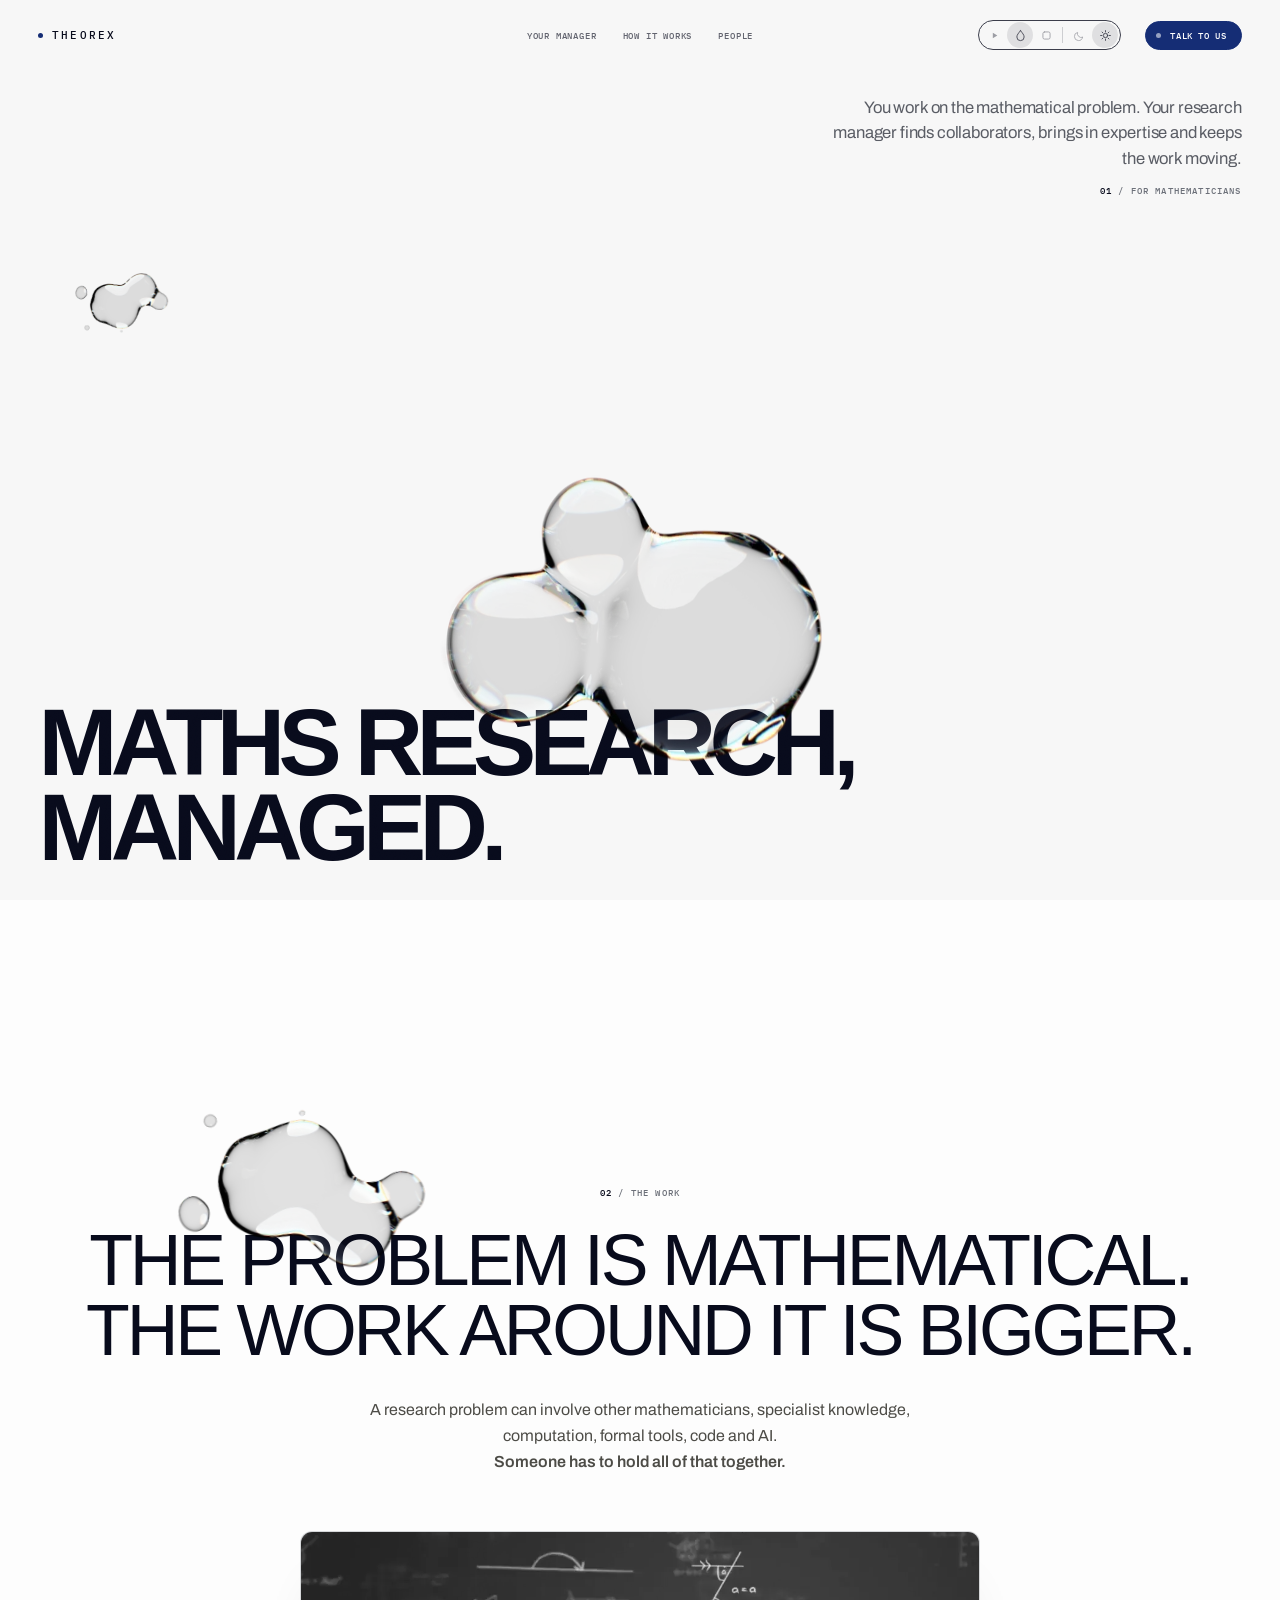
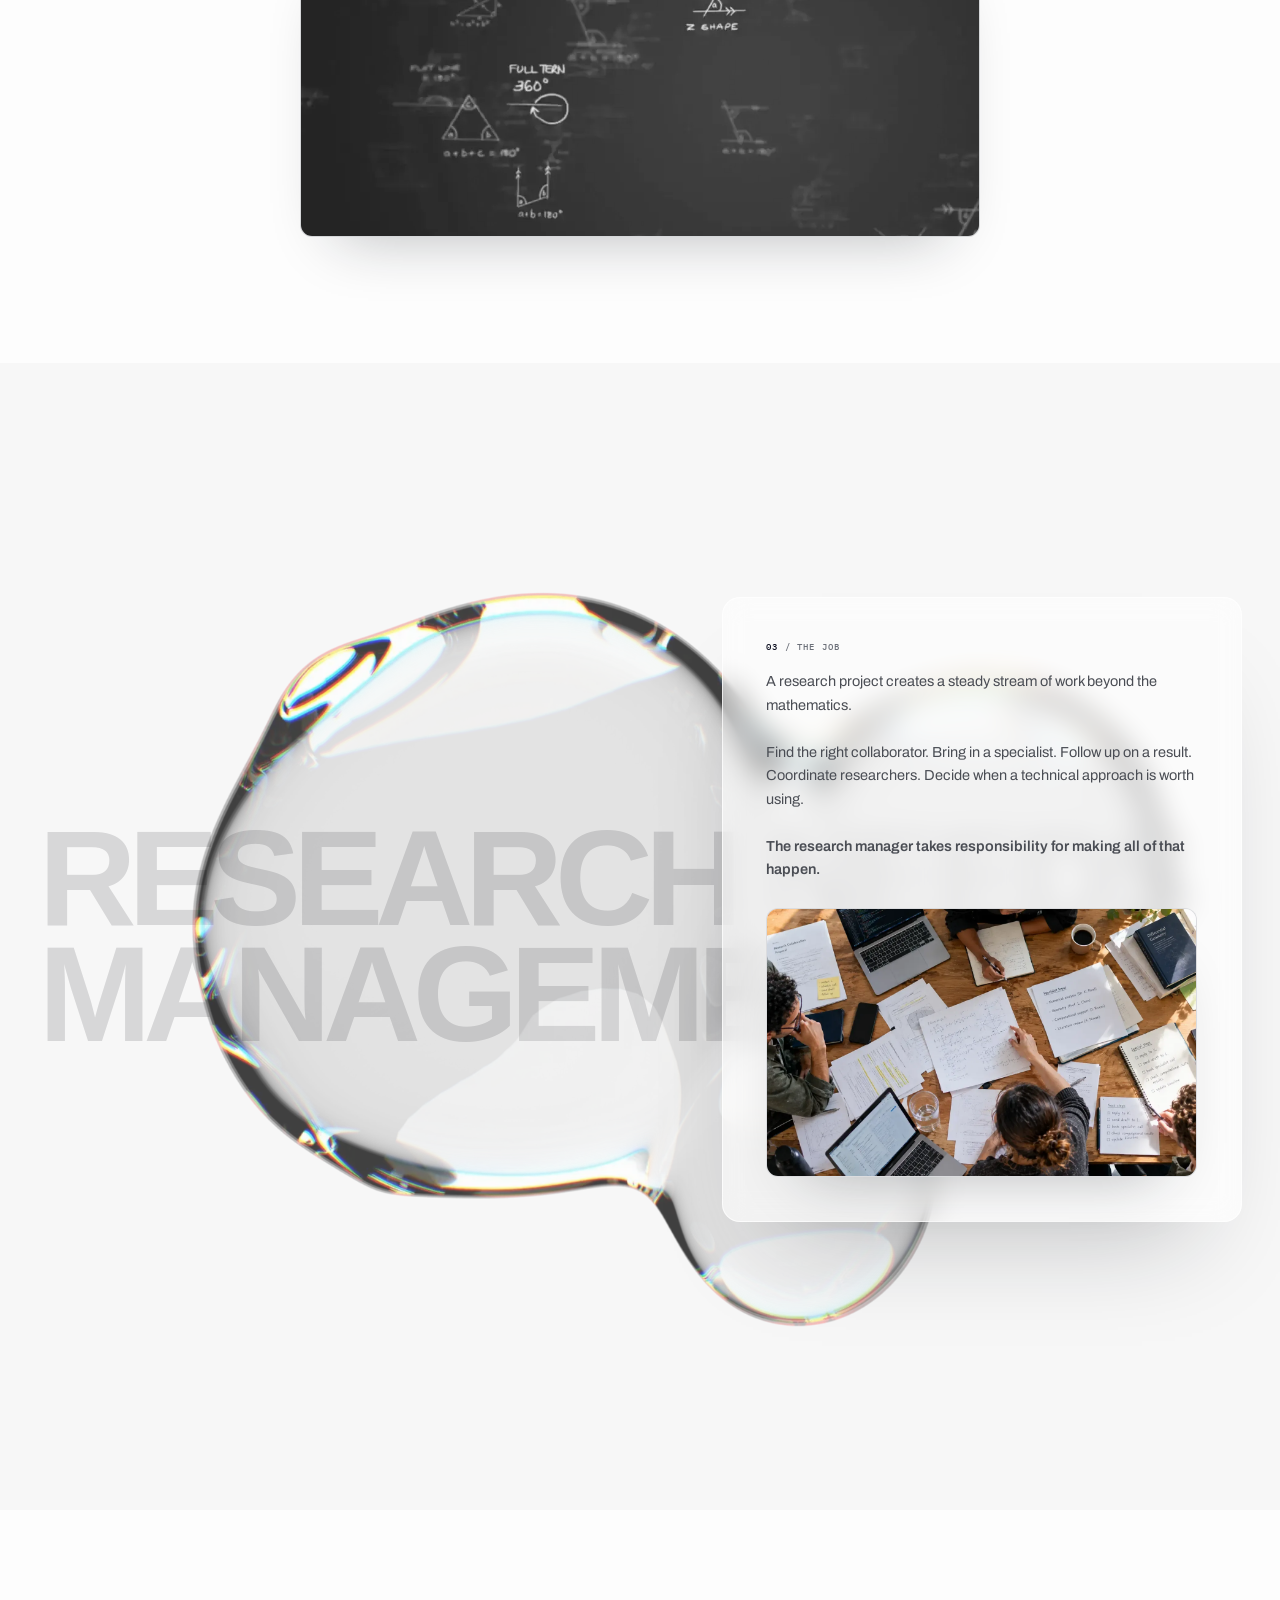
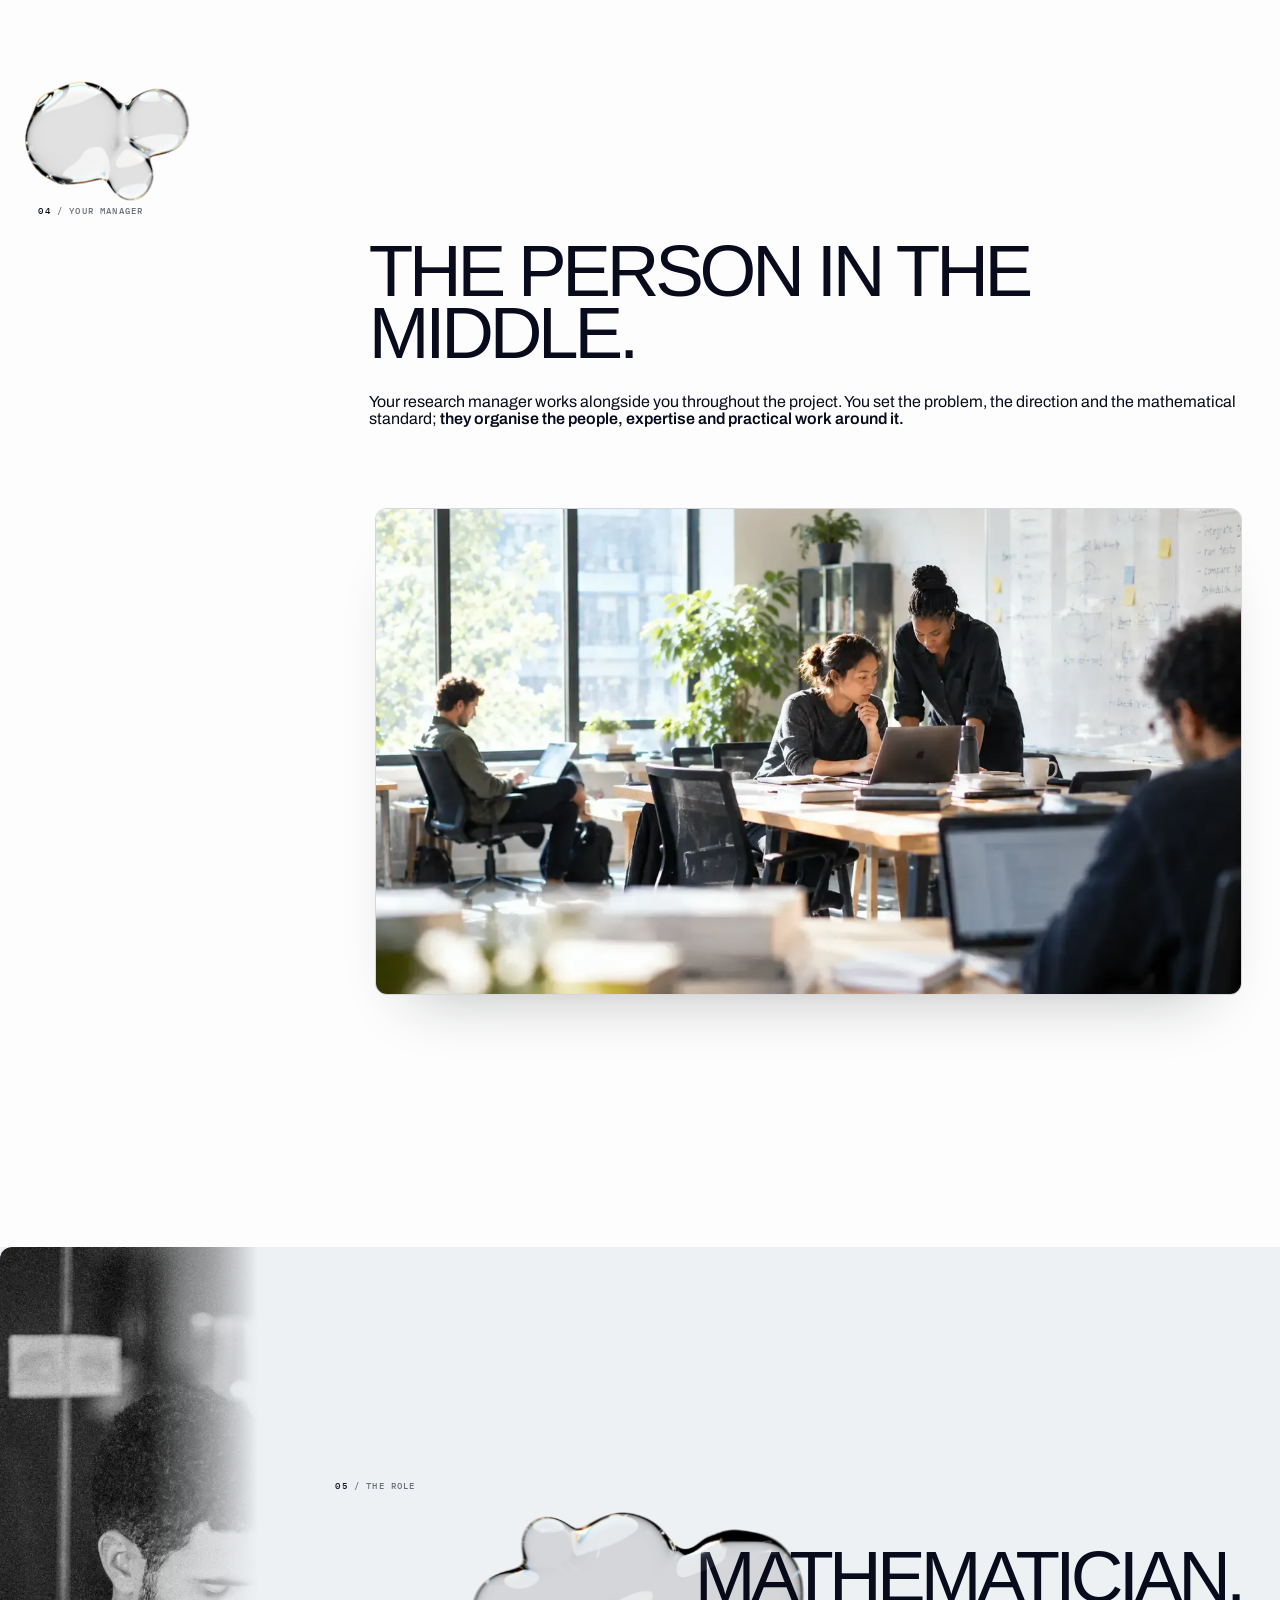
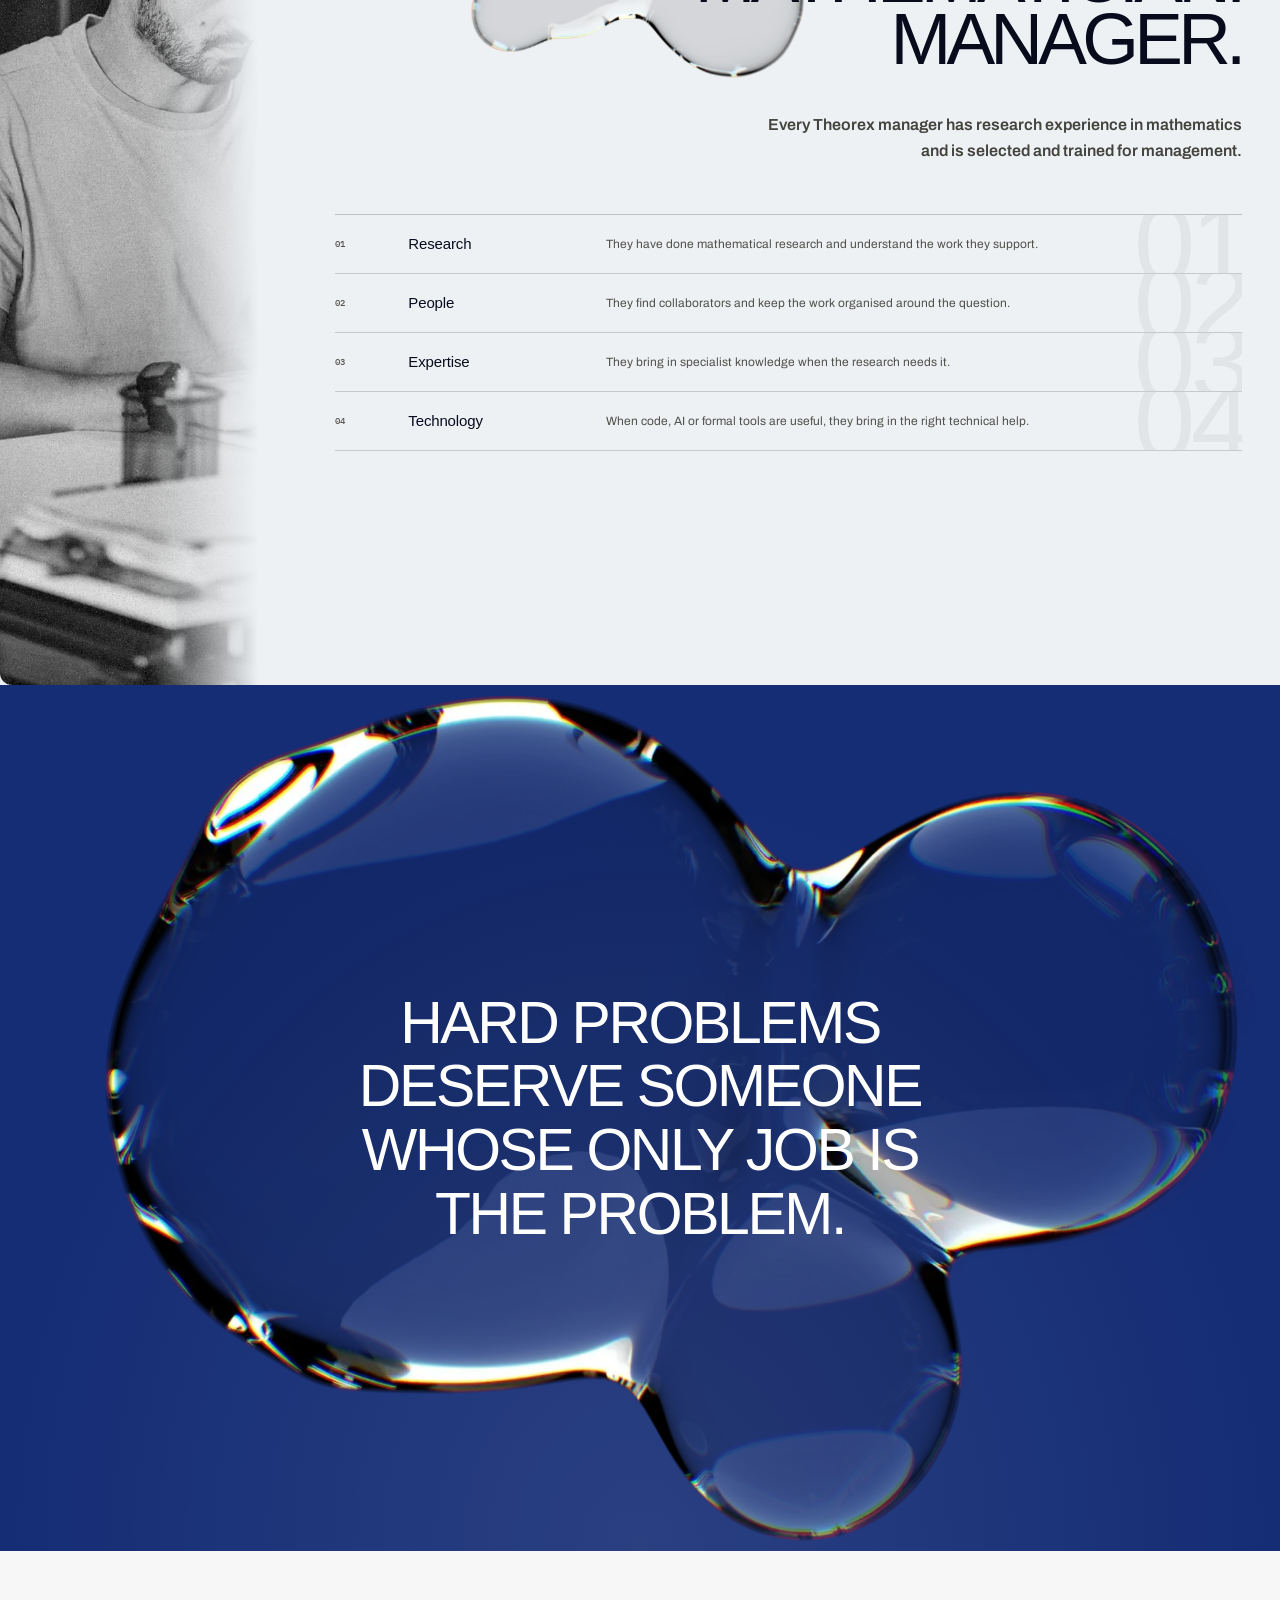
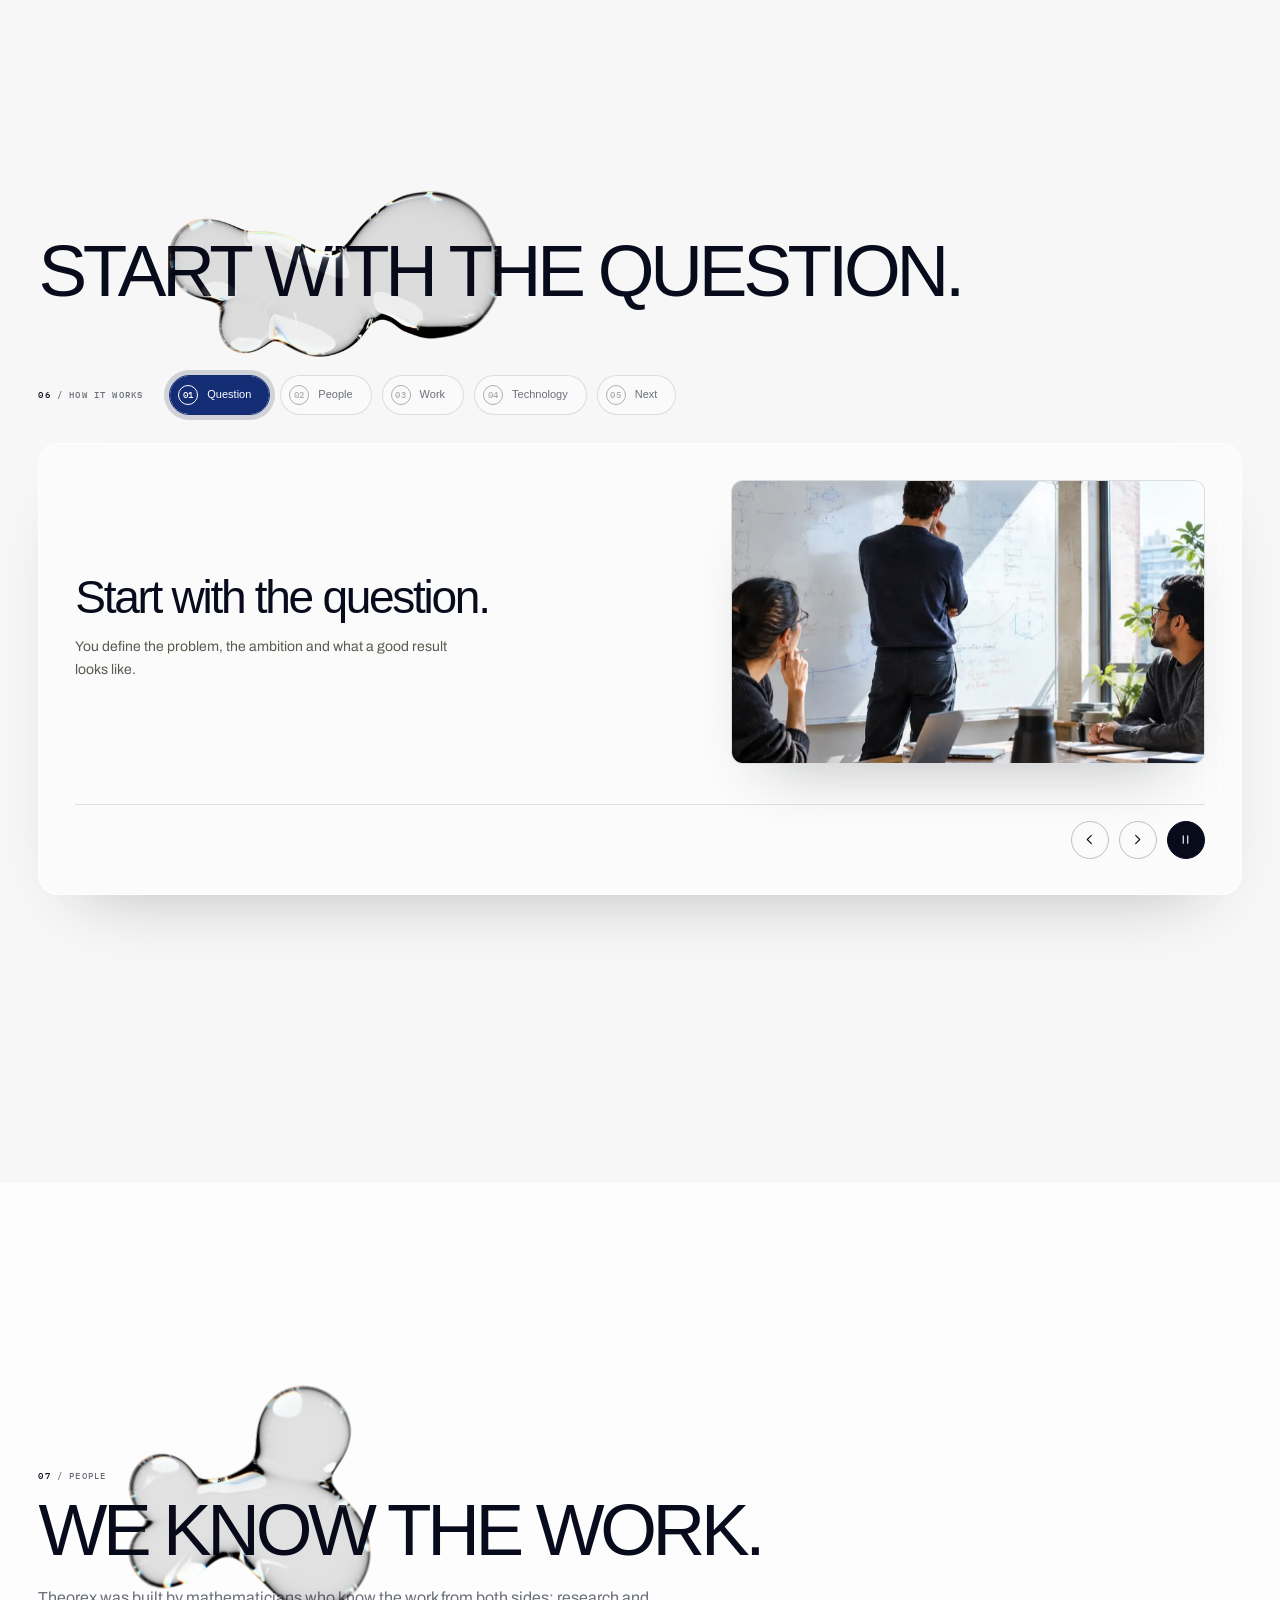
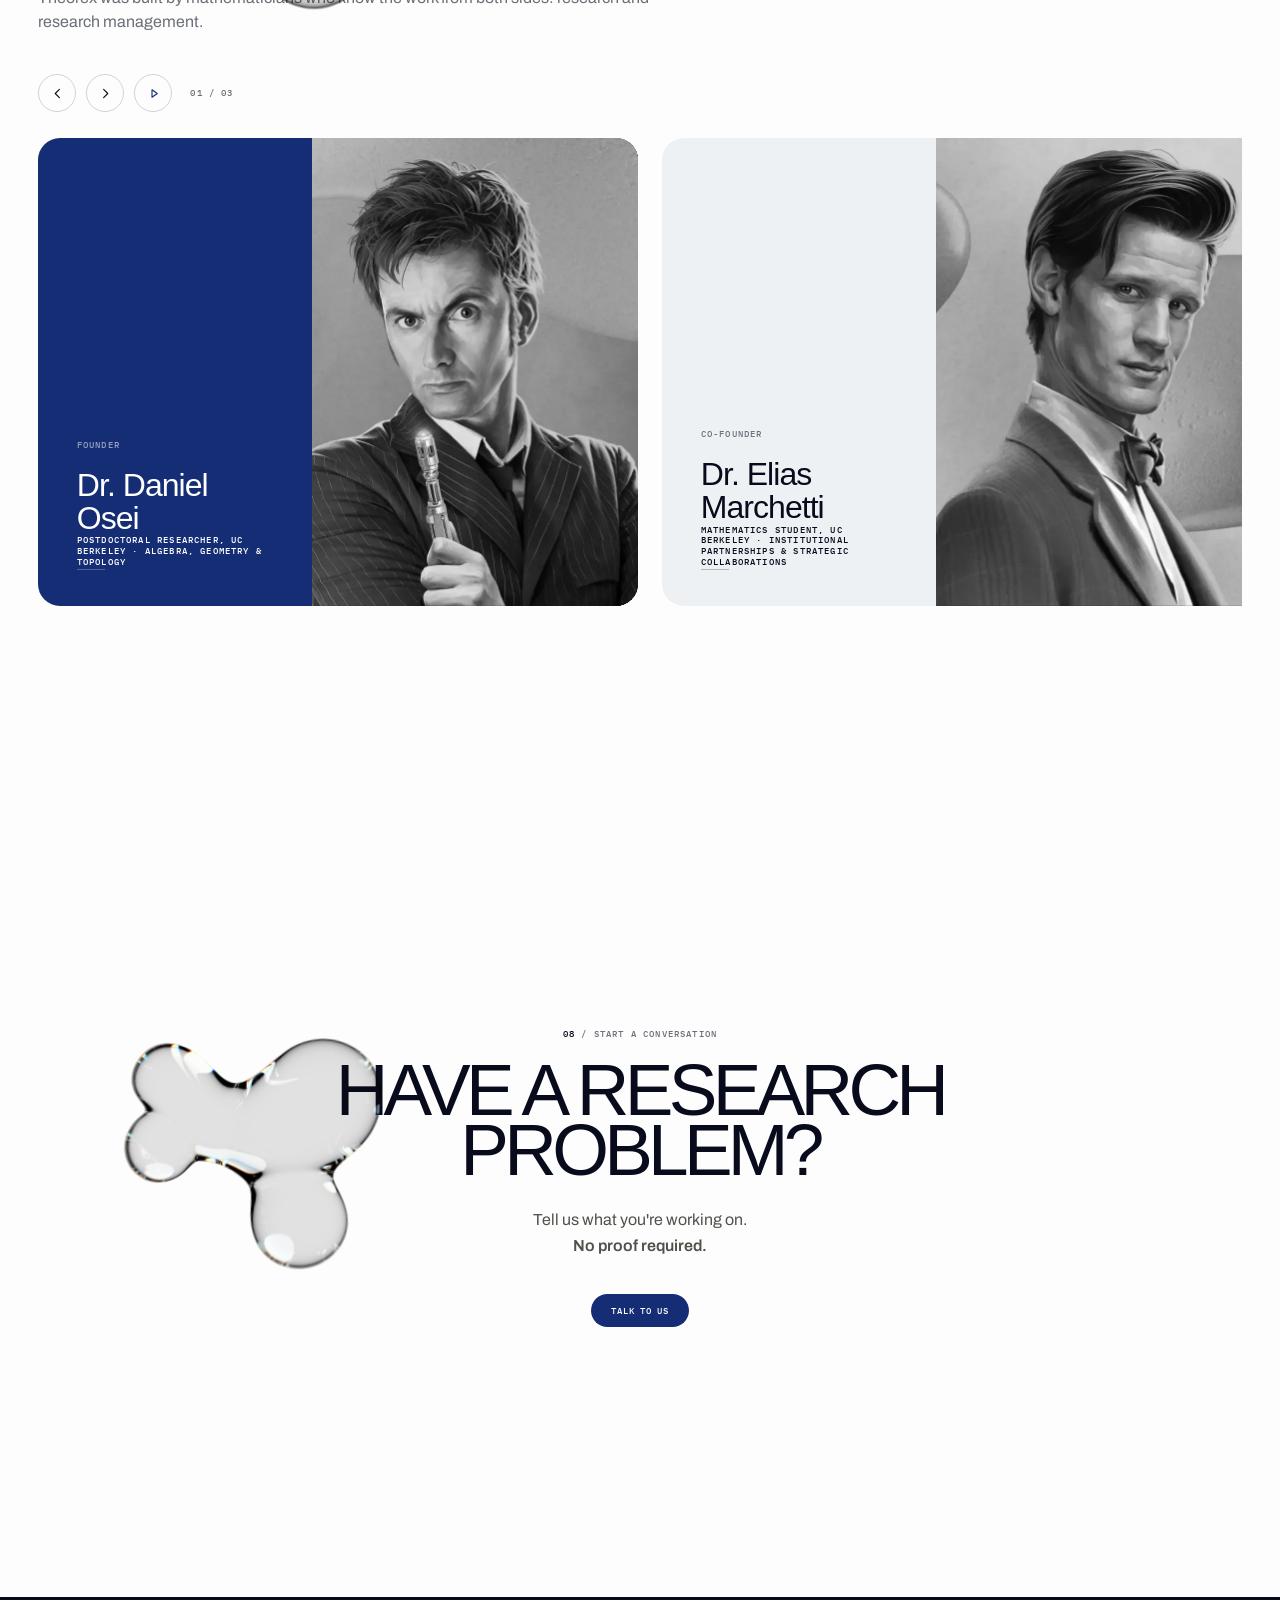
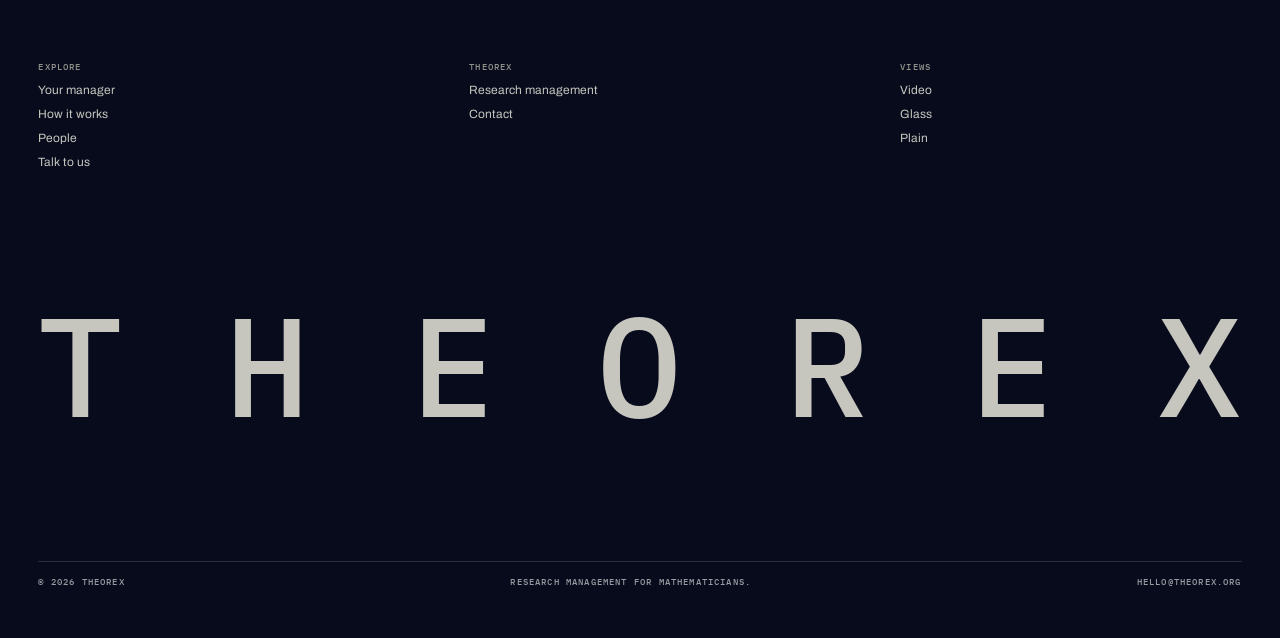
==== commit fbda2888: "Add files via upload" ====
--- a/glass.html
+++ b/glass.html
@@ -28,7 +28,7 @@
  <body>
   <header class="header" id="siteHeader">
    <div class="header-left">
-    <a class="logo" href="index.html">
+    <a class="logo" href="https://moeessah.github.io/portfolio/">
      <span class="logo-dot">
      </span>
      THEOREX
